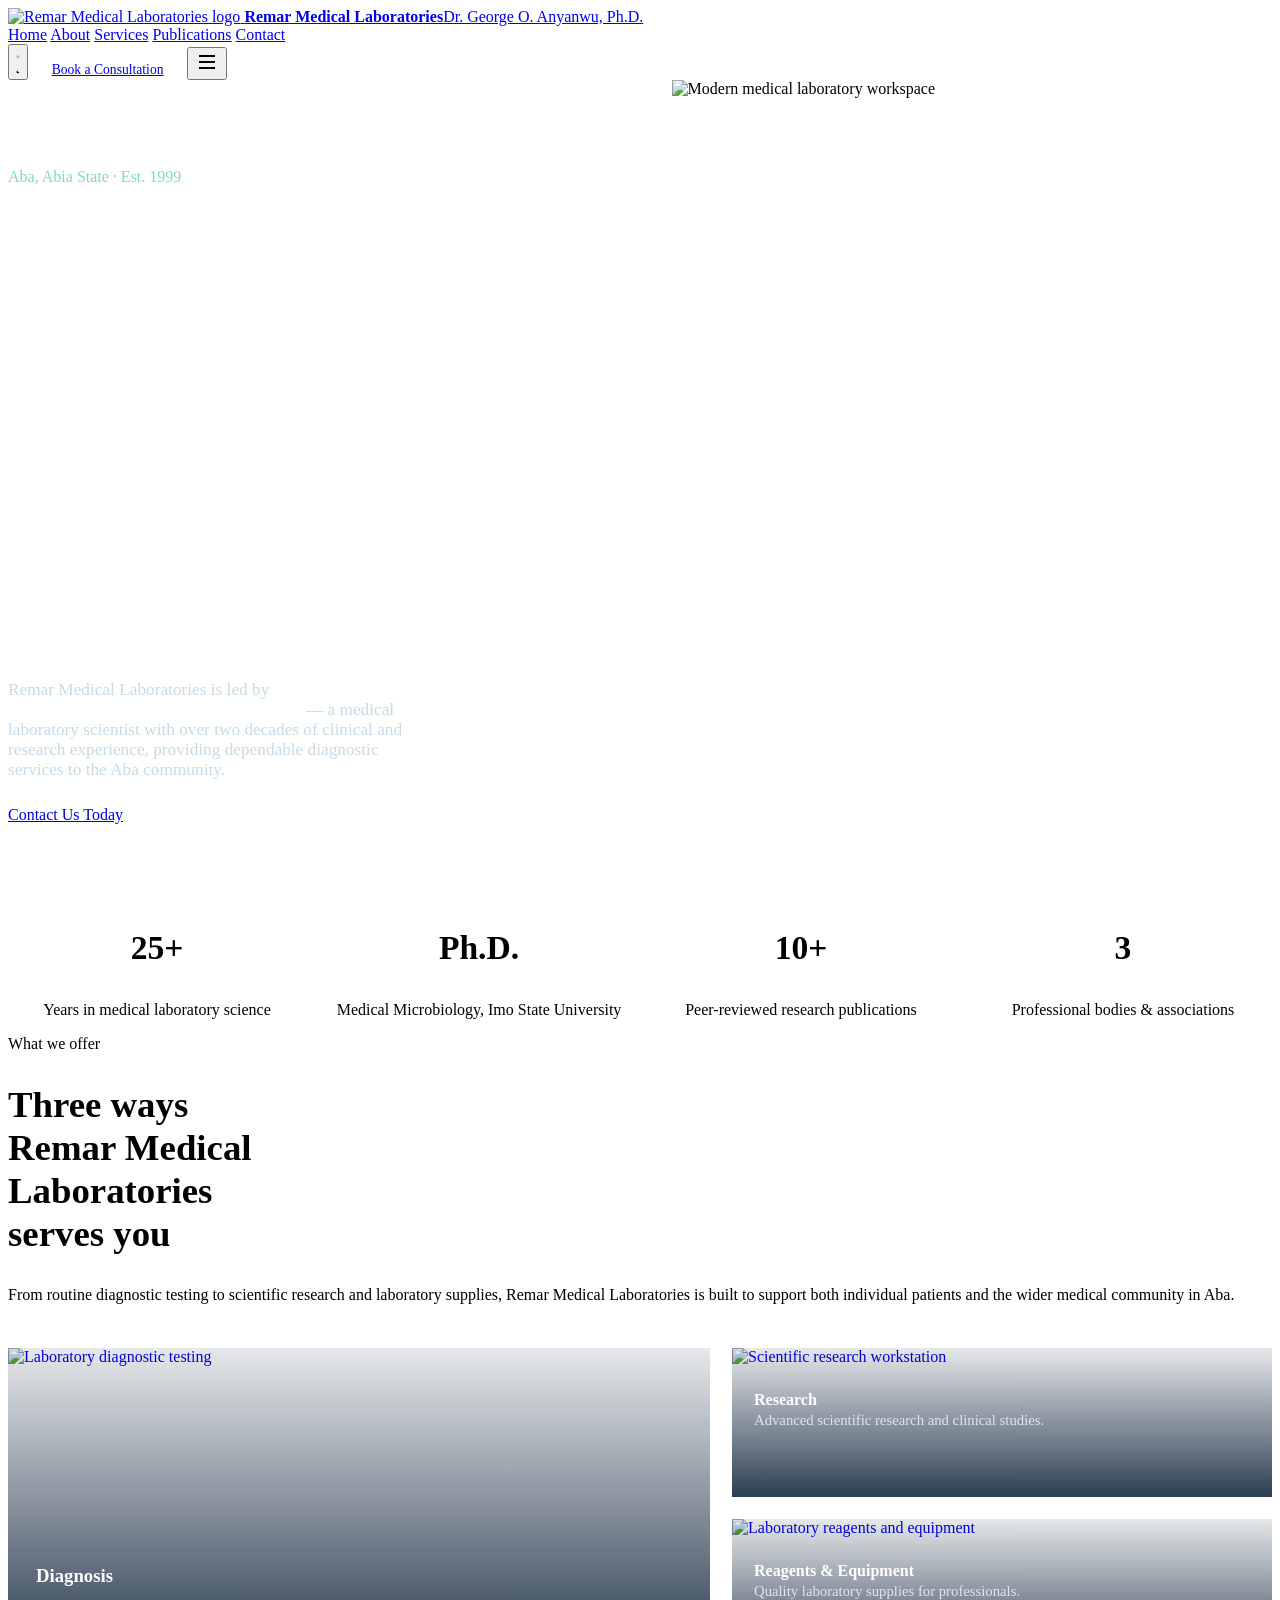
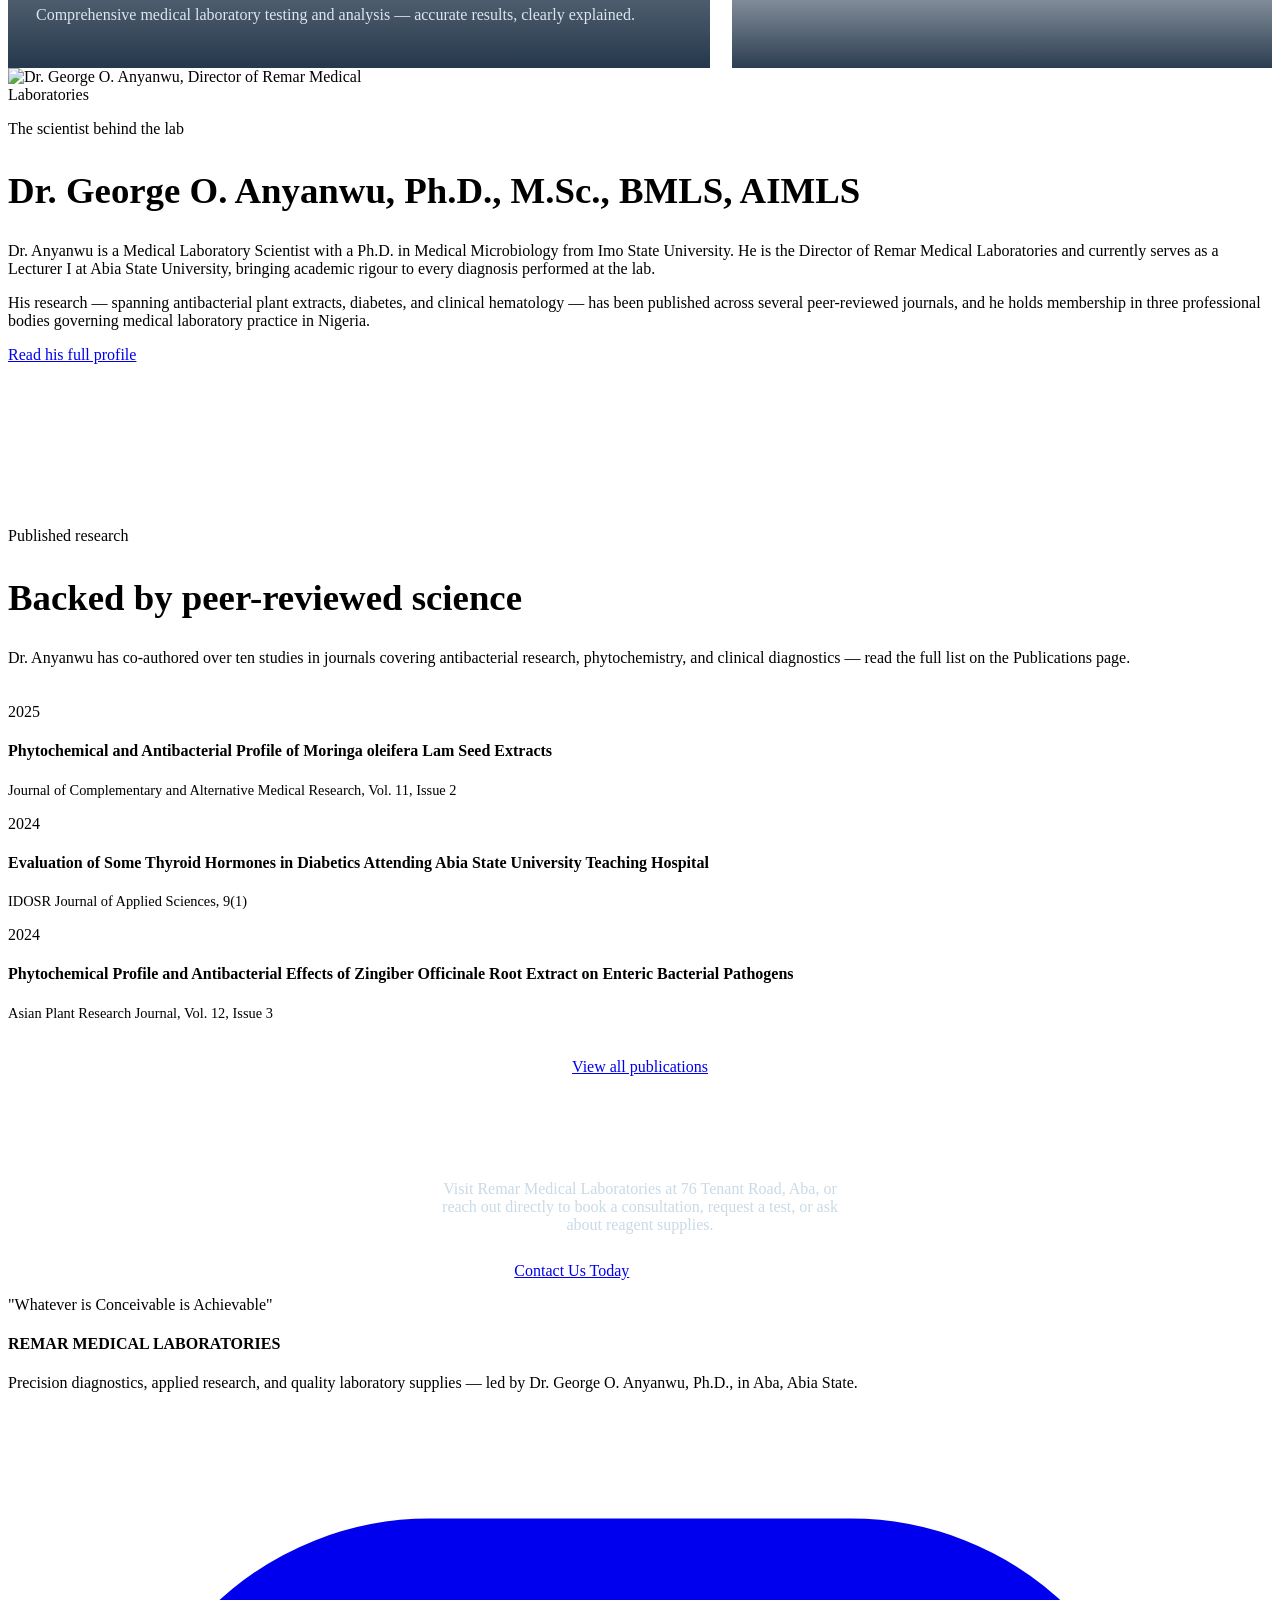
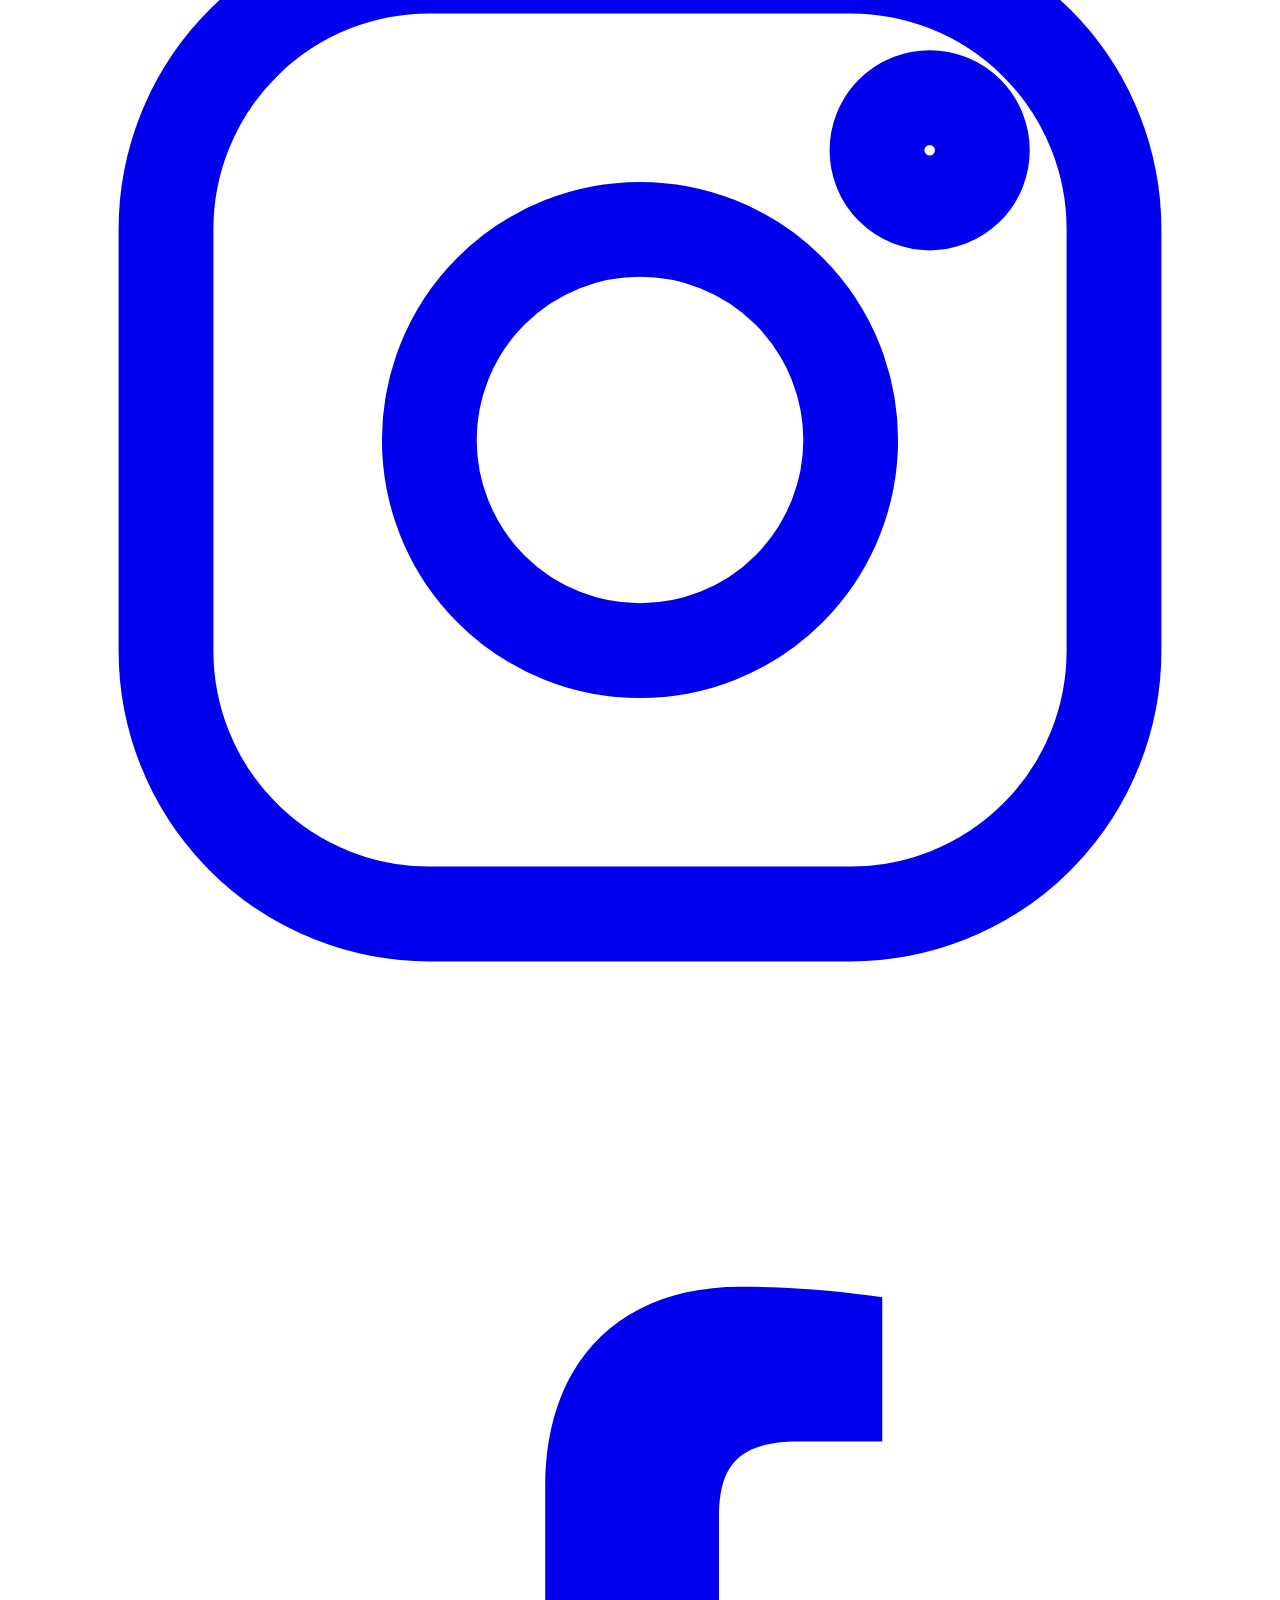
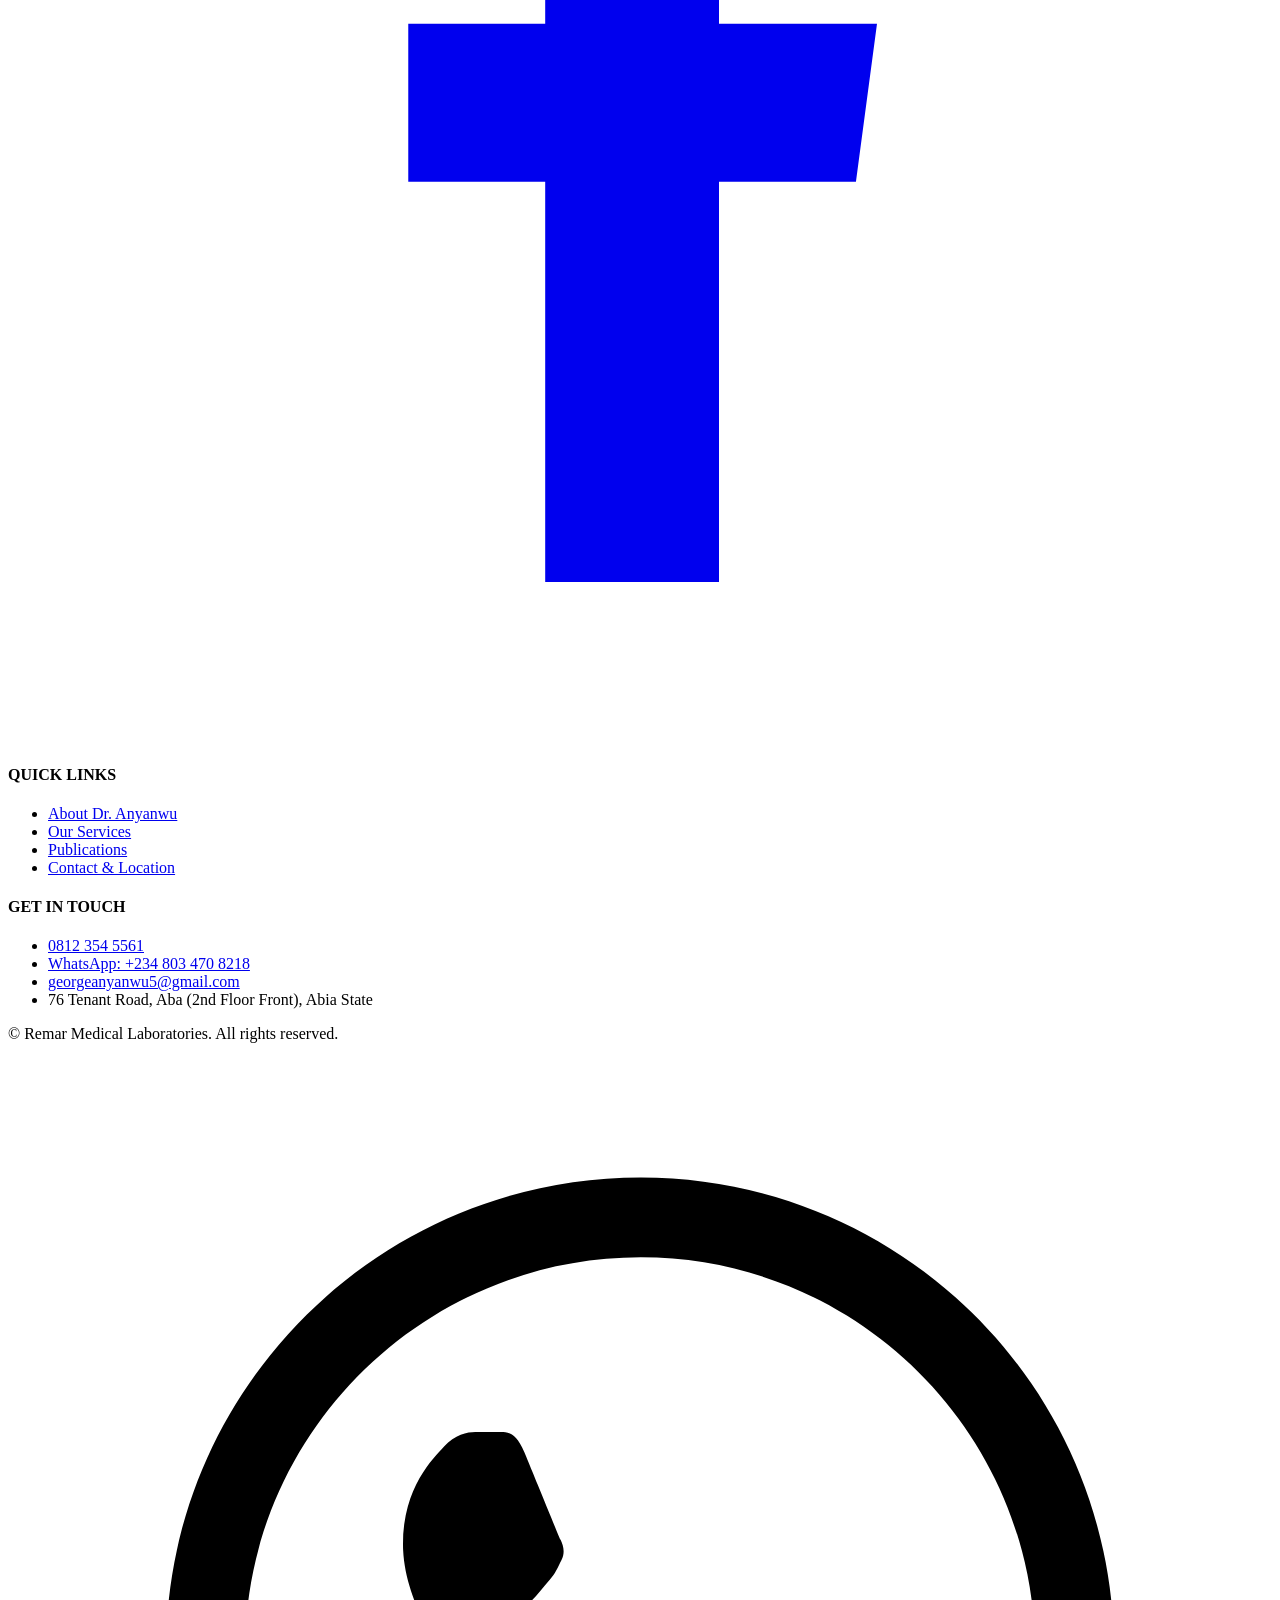
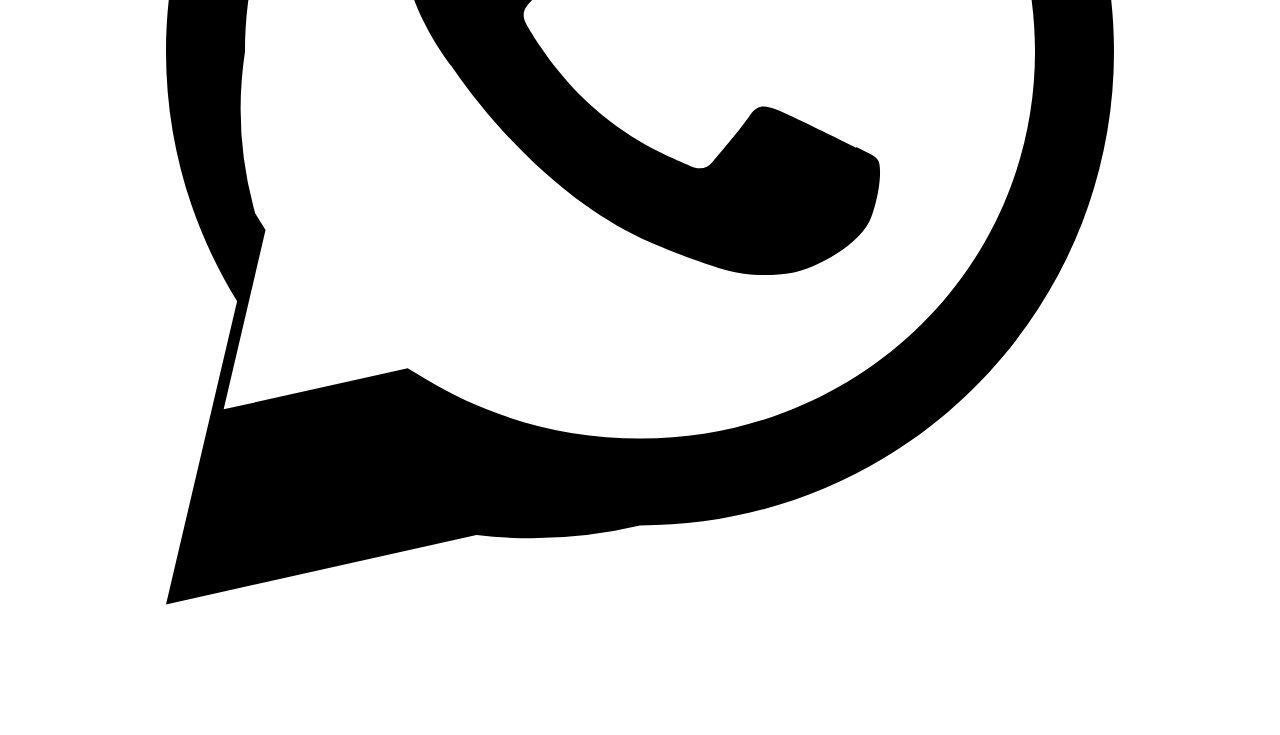
==== index.html @ ac0d250c "Add files via upload" ====
<!DOCTYPE html>
<html lang="en">
<head>
<meta charset="UTF-8">
<meta name="viewport" content="width=device-width, initial-scale=1.0">
<title>Remar Medical Laboratories | Dr. George O. Anyanwu, Ph.D. — Aba, Nigeria</title>
<meta name="description" content="Remar Medical Laboratories in Aba, Abia State — precision diagnostics, laboratory research, and reagent supply led by Dr. George O. Anyanwu, Ph.D., Medical Microbiology.">
<meta name="keywords" content="Medical Laboratory Scientist Aba, Remar Medical Laboratories, Dr. George Anyanwu, diagnostic laboratory Abia State">
<link rel="icon" href="images/logo.jpg">
<link rel="stylesheet" href="css/styles.css">
</head>
<body>

<header class="site-header">
  <div class="nav">
    <a href="index.html" class="brand">
      <span class="brand-mark"><img src="images/logo.jpg" alt="Remar Medical Laboratories logo"></span>
      <span class="brand-text"><strong>Remar Medical Laboratories</strong><span>Dr. George O. Anyanwu, Ph.D.</span></span>
    </a>
    <nav class="nav-links" aria-label="Primary">
      <a href="index.html">Home</a>
      <a href="about.html">About</a>
      <a href="services.html">Services</a>
      <a href="publications.html">Publications</a>
      <a href="contact.html">Contact</a>
    </nav>
    <div class="nav-actions">
      <button class="theme-toggle" aria-label="Toggle dark mode">
        <svg class="icon-sun" viewBox="0 0 24 24" fill="none" stroke="currentColor" stroke-width="2"><circle cx="12" cy="12" r="4"/><path d="M12 2v2M12 20v2M4.9 4.9l1.4 1.4M17.7 17.7l1.4 1.4M2 12h2M20 12h2M4.9 19.1l1.4-1.4M17.7 6.3l1.4-1.4"/></svg>
        <svg class="icon-moon" viewBox="0 0 24 24" fill="currentColor"><path d="M21 12.8A9 9 0 1111.2 3a7 7 0 009.8 9.8z"/></svg>
      </button>
      <a href="contact.html" class="btn btn-primary" style="padding:10px 20px;font-size:.85rem;">Book a Consultation</a>
      <button class="nav-toggle" aria-label="Toggle menu" aria-expanded="false">
        <svg viewBox="0 0 24 24" fill="none" stroke="currentColor" stroke-width="2" style="width:24px;height:24px;"><path d="M4 6h16M4 12h16M4 18h16"/></svg>
      </button>
    </div>
  </div>
</header>

<main>

  <!-- HERO -->
  <section style="background:var(--navy-deep);overflow:hidden;">
    <div class="wrap" style="display:grid;grid-template-columns:1.05fr .95fr;align-items:stretch;min-height:600px;">
      <div style="padding:72px 48px 72px 0;display:flex;flex-direction:column;justify-content:center;">
        <p class="eyebrow" style="color:#7fd8cd;">Aba, Abia State · Est. 1999</p>
        <h1 style="color:#fff;font-size:clamp(2.2rem,4.2vw,3.4rem);max-width:14ch;">Precision diagnostics. Applied research. Trusted expertise.</h1>
        <p style="color:#c9dae6;font-size:1.08rem;max-width:46ch;">Remar Medical Laboratories is led by <strong style="color:#fff;">Dr. George O. Anyanwu, Ph.D., M.Sc., BMLS, AIMLS</strong> — a medical laboratory scientist with over two decades of clinical and research experience, providing dependable diagnostic services to the Aba community.</p>
        <div style="display:flex;gap:14px;flex-wrap:wrap;margin-top:8px;">
          <a href="contact.html" class="btn btn-primary">Contact Us Today</a>
          <a href="services.html" class="btn btn-outline" style="color:#fff;">Explore Our Services</a>
        </div>
      </div>
      <div style="position:relative;">
        <img src="images/hero-lab.jpg" alt="Modern medical laboratory workspace" style="width:100%;height:100%;object-fit:cover;">
        <div style="position:absolute;inset:0;background:linear-gradient(90deg,var(--navy-deep) 0%,rgba(7,28,51,0) 20%);"></div>
      </div>
    </div>
  </section>

  <!-- QUICK STATS -->
  <section class="section--tight" style="border-bottom:1px solid var(--border);">
    <div class="wrap" style="display:grid;grid-template-columns:repeat(4,1fr);gap:24px;text-align:center;">
      <div>
        <h3 style="font-size:2.1rem;color:var(--teal);">25+</h3>
        <p style="margin:0;">Years in medical laboratory science</p>
      </div>
      <div>
        <h3 style="font-size:2.1rem;color:var(--teal);">Ph.D.</h3>
        <p style="margin:0;">Medical Microbiology, Imo State University</p>
      </div>
      <div>
        <h3 style="font-size:2.1rem;color:var(--teal);">10+</h3>
        <p style="margin:0;">Peer-reviewed research publications</p>
      </div>
      <div>
        <h3 style="font-size:2.1rem;color:var(--teal);">3</h3>
        <p style="margin:0;">Professional bodies &amp; associations</p>
      </div>
    </div>
  </section>

  <!-- SERVICES PREVIEW -->
  <section class="section">
    <div class="wrap">
      <p class="eyebrow">What we offer</p>
      <div class="grid-2" style="align-items:flex-end;margin-bottom:44px;">
        <h2 style="font-size:clamp(1.7rem,3vw,2.3rem);max-width:16ch;">Three ways Remar Medical Laboratories serves you</h2>
        <p>From routine diagnostic testing to scientific research and laboratory supplies, Remar Medical Laboratories is built to support both individual patients and the wider medical community in Aba.</p>
      </div>

      <div style="display:grid;grid-template-columns:1.3fr 1fr;gap:22px;">
        <a href="services.html#diagnosis" class="card" style="text-decoration:none;position:relative;overflow:hidden;min-height:320px;display:flex;align-items:flex-end;padding:0;">
          <img src="images/service-diagnosis.jpg" alt="Laboratory diagnostic testing" style="position:absolute;inset:0;width:100%;height:100%;object-fit:cover;">
          <div style="position:absolute;inset:0;background:linear-gradient(0deg,rgba(7,28,51,.88),rgba(7,28,51,.1));"></div>
          <div style="position:relative;padding:28px;color:#fff;">
            <h3 style="color:#fff;">Diagnosis</h3>
            <p style="color:#dbe6ef;">Comprehensive medical laboratory testing and analysis — accurate results, clearly explained.</p>
          </div>
        </a>

        <div style="display:grid;grid-template-rows:1fr 1fr;gap:22px;">
          <a href="services.html#research" class="card" style="text-decoration:none;position:relative;overflow:hidden;padding:0;">
            <img src="images/service-research.jpg" alt="Scientific research workstation" style="position:absolute;inset:0;width:100%;height:100%;object-fit:cover;">
            <div style="position:absolute;inset:0;background:linear-gradient(0deg,rgba(7,28,51,.85),rgba(7,28,51,.1));"></div>
            <div style="position:relative;padding:22px;color:#fff;">
              <h4 style="color:#fff;margin-bottom:.2em;">Research</h4>
              <p style="color:#dbe6ef;margin:0;font-size:.92rem;">Advanced scientific research and clinical studies.</p>
            </div>
          </a>
          <a href="services.html#reagents" class="card" style="text-decoration:none;position:relative;overflow:hidden;padding:0;">
            <img src="images/service-reagents.jpg" alt="Laboratory reagents and equipment" style="position:absolute;inset:0;width:100%;height:100%;object-fit:cover;">
            <div style="position:absolute;inset:0;background:linear-gradient(0deg,rgba(7,28,51,.85),rgba(7,28,51,.1));"></div>
            <div style="position:relative;padding:22px;color:#fff;">
              <h4 style="color:#fff;margin-bottom:.2em;">Reagents &amp; Equipment</h4>
              <p style="color:#dbe6ef;margin:0;font-size:.92rem;">Quality laboratory supplies for professionals.</p>
            </div>
          </a>
        </div>
      </div>
    </div>
  </section>

  <!-- ABOUT PREVIEW -->
  <section class="section section--alt">
    <div class="wrap grid-2">
      <div>
        <img src="images/dr-anyanwu.jpg" alt="Dr. George O. Anyanwu, Director of Remar Medical Laboratories" style="border-radius:var(--radius-l);width:100%;max-width:420px;object-fit:cover;aspect-ratio:3/4;box-shadow:var(--shadow);">
      </div>
      <div>
        <p class="eyebrow">The scientist behind the lab</p>
        <h2 style="font-size:clamp(1.7rem,3vw,2.3rem);">Dr. George O. Anyanwu, Ph.D., M.Sc., BMLS, AIMLS</h2>
        <p>Dr. Anyanwu is a Medical Laboratory Scientist with a Ph.D. in Medical Microbiology from Imo State University. He is the Director of Remar Medical Laboratories and currently serves as a Lecturer I at Abia State University, bringing academic rigour to every diagnosis performed at the lab.</p>
        <p>His research — spanning antibacterial plant extracts, diabetes, and clinical hematology — has been published across several peer-reviewed journals, and he holds membership in three professional bodies governing medical laboratory practice in Nigeria.</p>
        <a href="about.html" class="btn btn-ghost">Read his full profile</a>
      </div>
    </div>
  </section>

  <!-- MOTTO BAND -->
  <section style="background:var(--navy);padding:56px 0;text-align:center;">
    <p style="color:#fff;font-family:var(--font-head);font-size:clamp(1.3rem,2.6vw,1.9rem);font-weight:600;margin:0;">
      "Whatever is <span style="color:var(--red);">Conceivable</span> is Achievable."
    </p>
  </section>

  <!-- PUBLICATIONS PREVIEW -->
  <section class="section">
    <div class="wrap">
      <div class="grid-2" style="align-items:flex-end;margin-bottom:36px;">
        <div>
          <p class="eyebrow">Published research</p>
          <h2 style="font-size:clamp(1.7rem,3vw,2.3rem);">Backed by peer-reviewed science</h2>
        </div>
        <p>Dr. Anyanwu has co-authored over ten studies in journals covering antibacterial research, phytochemistry, and clinical diagnostics — read the full list on the Publications page.</p>
      </div>
      <div class="grid-3">
        <div class="card">
          <p class="eyebrow" style="margin-bottom:.4em;">2025</p>
          <h4>Phytochemical and Antibacterial Profile of Moringa oleifera Lam Seed Extracts</h4>
          <p style="font-size:.9rem;">Journal of Complementary and Alternative Medical Research, Vol. 11, Issue 2</p>
        </div>
        <div class="card">
          <p class="eyebrow" style="margin-bottom:.4em;">2024</p>
          <h4>Evaluation of Some Thyroid Hormones in Diabetics Attending Abia State University Teaching Hospital</h4>
          <p style="font-size:.9rem;">IDOSR Journal of Applied Sciences, 9(1)</p>
        </div>
        <div class="card">
          <p class="eyebrow" style="margin-bottom:.4em;">2024</p>
          <h4>Phytochemical Profile and Antibacterial Effects of Zingiber Officinale Root Extract on Enteric Bacterial Pathogens</h4>
          <p style="font-size:.9rem;">Asian Plant Research Journal, Vol. 12, Issue 3</p>
        </div>
      </div>
      <div style="text-align:center;margin-top:36px;">
        <a href="publications.html" class="btn btn-ghost">View all publications</a>
      </div>
    </div>
  </section>

  <!-- FINAL CTA -->
  <section class="section" style="background:var(--navy-deep);">
    <div class="wrap" style="text-align:center;">
      <h2 style="color:#fff;font-size:clamp(1.7rem,3vw,2.3rem);">Need accurate results you can trust?</h2>
      <p style="color:#c9dae6;max-width:52ch;margin:0 auto 28px;">Visit Remar Medical Laboratories at 76 Tenant Road, Aba, or reach out directly to book a consultation, request a test, or ask about reagent supplies.</p>
      <div style="display:flex;gap:14px;justify-content:center;flex-wrap:wrap;">
        <a href="contact.html" class="btn btn-primary">Contact Us Today</a>
        <a href="https://wa.me/2348034708218" target="_blank" rel="noopener" class="btn btn-outline" style="color:#fff;">Chat on WhatsApp</a>
      </div>
    </div>
  </section>

</main>

<footer class="site-footer">
  <p class="footer-motto">"Whatever is <span>Conceivable</span> is Achievable"</p>
  <div class="footer-grid">
    <div>
      <h4>REMAR MEDICAL LABORATORIES</h4>
      <p>Precision diagnostics, applied research, and quality laboratory supplies — led by Dr. George O. Anyanwu, Ph.D., in Aba, Abia State.</p>
      <div class="footer-social">
        <a href="https://www.instagram.com/george.anyanwu.336" target="_blank" rel="noopener" aria-label="Instagram">
          <svg viewBox="0 0 24 24" fill="none" stroke="currentColor" stroke-width="1.8"><rect x="3" y="3" width="18" height="18" rx="5"/><circle cx="12" cy="12" r="4"/><circle cx="17.5" cy="6.5" r="1"/></svg>
        </a>
        <a href="https://www.facebook.com/share/1DcsQZ3HJG/" target="_blank" rel="noopener" aria-label="Facebook">
          <svg viewBox="0 0 24 24" fill="currentColor"><path d="M13.5 21v-7.6h2.6l.4-3h-3V8.4c0-.87.24-1.46 1.5-1.46h1.6V4.2C15.9 4.1 15 4 13.9 4c-2.2 0-3.7 1.34-3.7 3.8v2.6H7.6v3h2.6V21h3.3z"/></svg>
        </a>
      </div>
    </div>
    <div>
      <h4>QUICK LINKS</h4>
      <ul>
        <li><a href="about.html">About Dr. Anyanwu</a></li>
        <li><a href="services.html">Our Services</a></li>
        <li><a href="publications.html">Publications</a></li>
        <li><a href="contact.html">Contact &amp; Location</a></li>
      </ul>
    </div>
    <div>
      <h4>GET IN TOUCH</h4>
      <ul>
        <li><a href="tel:+2348123545561">0812 354 5561</a></li>
        <li><a href="https://wa.me/2348034708218" target="_blank" rel="noopener">WhatsApp: +234 803 470 8218</a></li>
        <li><a href="mailto:georgeanyanwu5@gmail.com">georgeanyanwu5@gmail.com</a></li>
        <li>76 Tenant Road, Aba (2nd Floor Front), Abia State</li>
      </ul>
    </div>
  </div>
  <p class="footer-bottom">© <span data-current-year></span> Remar Medical Laboratories. All rights reserved.</p>
</footer>

<a class="wa-float" href="https://wa.me/2348034708218" target="_blank" rel="noopener" aria-label="Chat on WhatsApp">
  <svg viewBox="0 0 32 32"><path d="M16.02 3C9.4 3 4 8.36 4 15c0 2.32.66 4.48 1.8 6.32L4 29l7.86-1.76A11.9 11.9 0 0016 27c6.62 0 12-5.36 12-12S22.64 3 16.02 3zm0 21.8c-2.02 0-3.9-.56-5.5-1.54l-.4-.24-4.66 1.04 1.06-4.54-.26-.42A9.7 9.7 0 016 15c0-5.5 4.5-9.98 10.02-9.98 5.5 0 9.98 4.48 9.98 9.98s-4.48 9.8-9.98 9.8zm5.46-7.36c-.3-.15-1.76-.87-2.03-.97-.27-.1-.47-.15-.67.15-.2.3-.77.97-.94 1.17-.17.2-.35.22-.65.07-.3-.15-1.26-.46-2.4-1.47-.89-.79-1.49-1.77-1.66-2.07-.17-.3-.02-.46.13-.61.14-.14.3-.35.45-.52.15-.17.2-.3.3-.5.1-.2.05-.37-.02-.52-.07-.15-.67-1.62-.92-2.22-.24-.58-.49-.5-.67-.51h-.57c-.2 0-.52.07-.79.37-.27.3-1.04 1.02-1.04 2.48 0 1.46 1.07 2.87 1.22 3.07.15.2 2.1 3.2 5.08 4.49.71.31 1.26.49 1.69.63.71.23 1.36.2 1.87.12.57-.09 1.76-.72 2-1.42.25-.7.25-1.3.17-1.42-.07-.13-.27-.2-.57-.35z"/></svg>
</a>

<script src="js/main.js"></script>
</body>
</html>
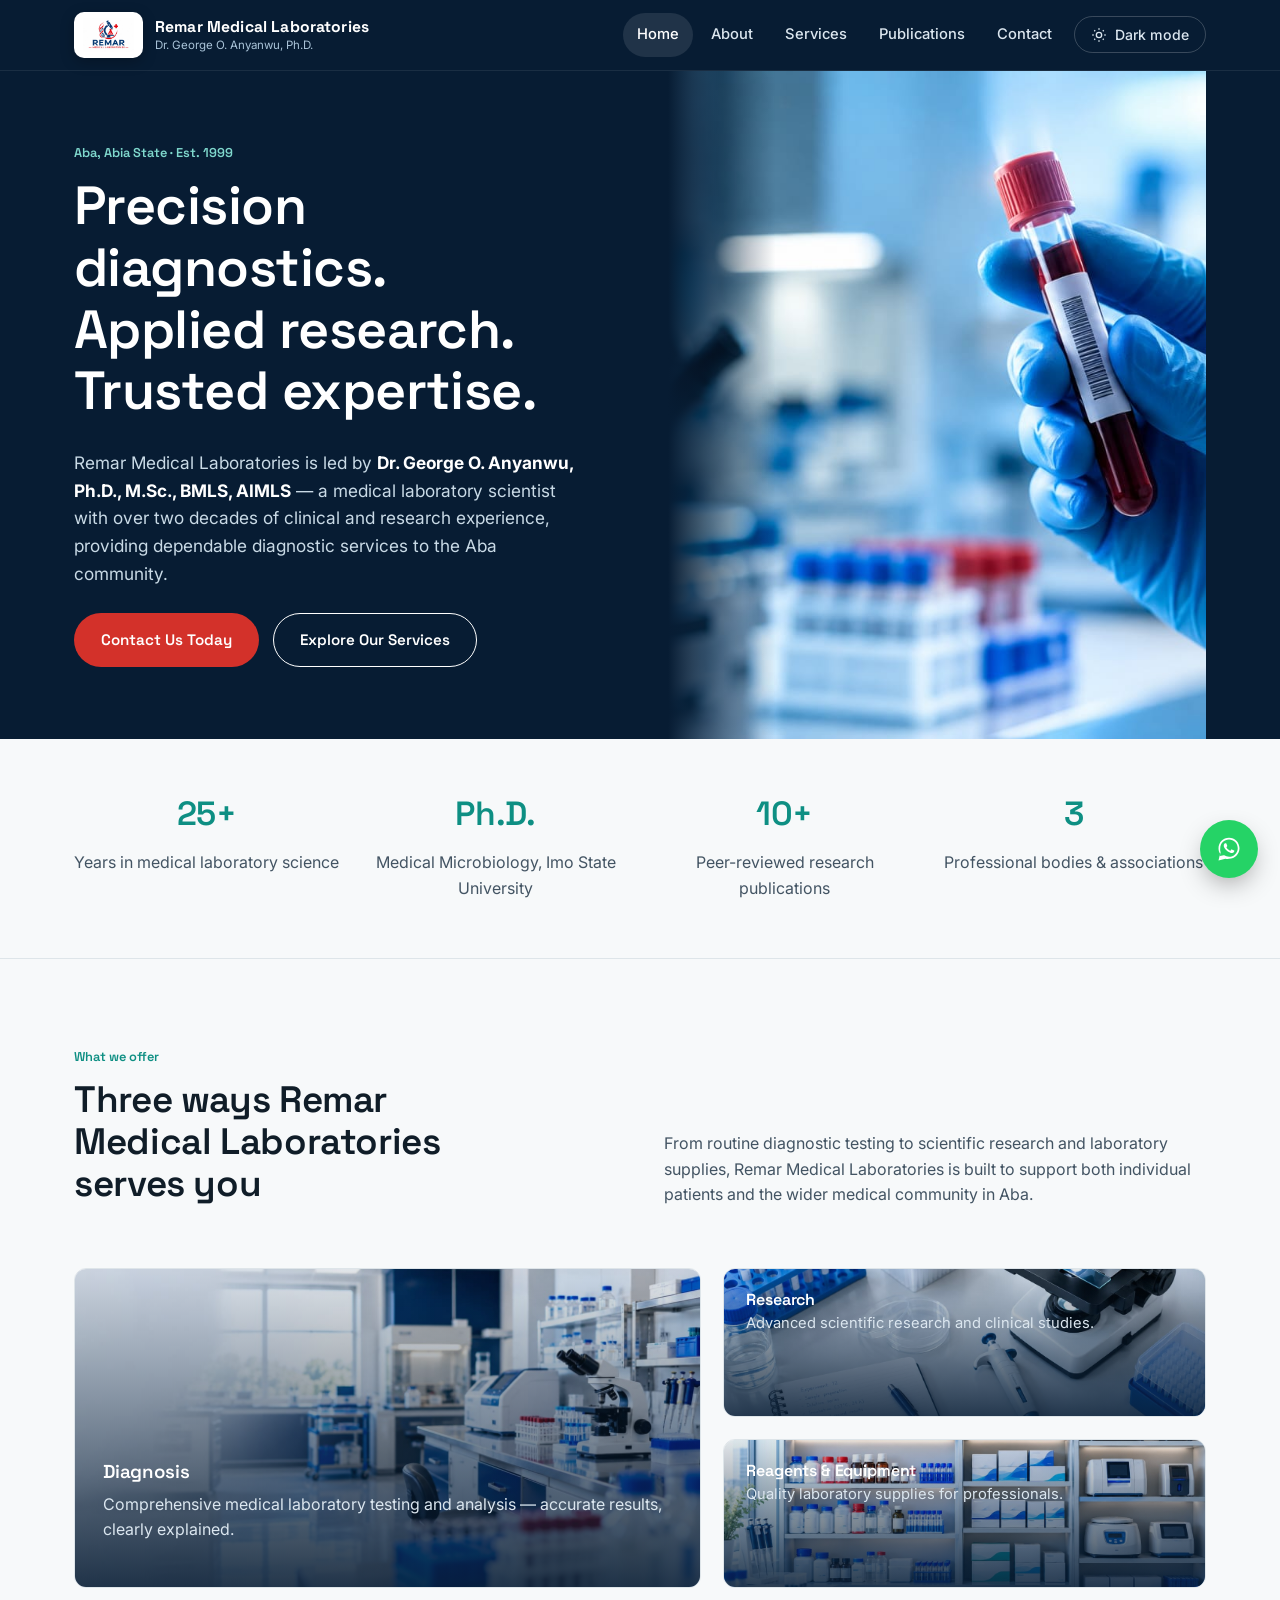
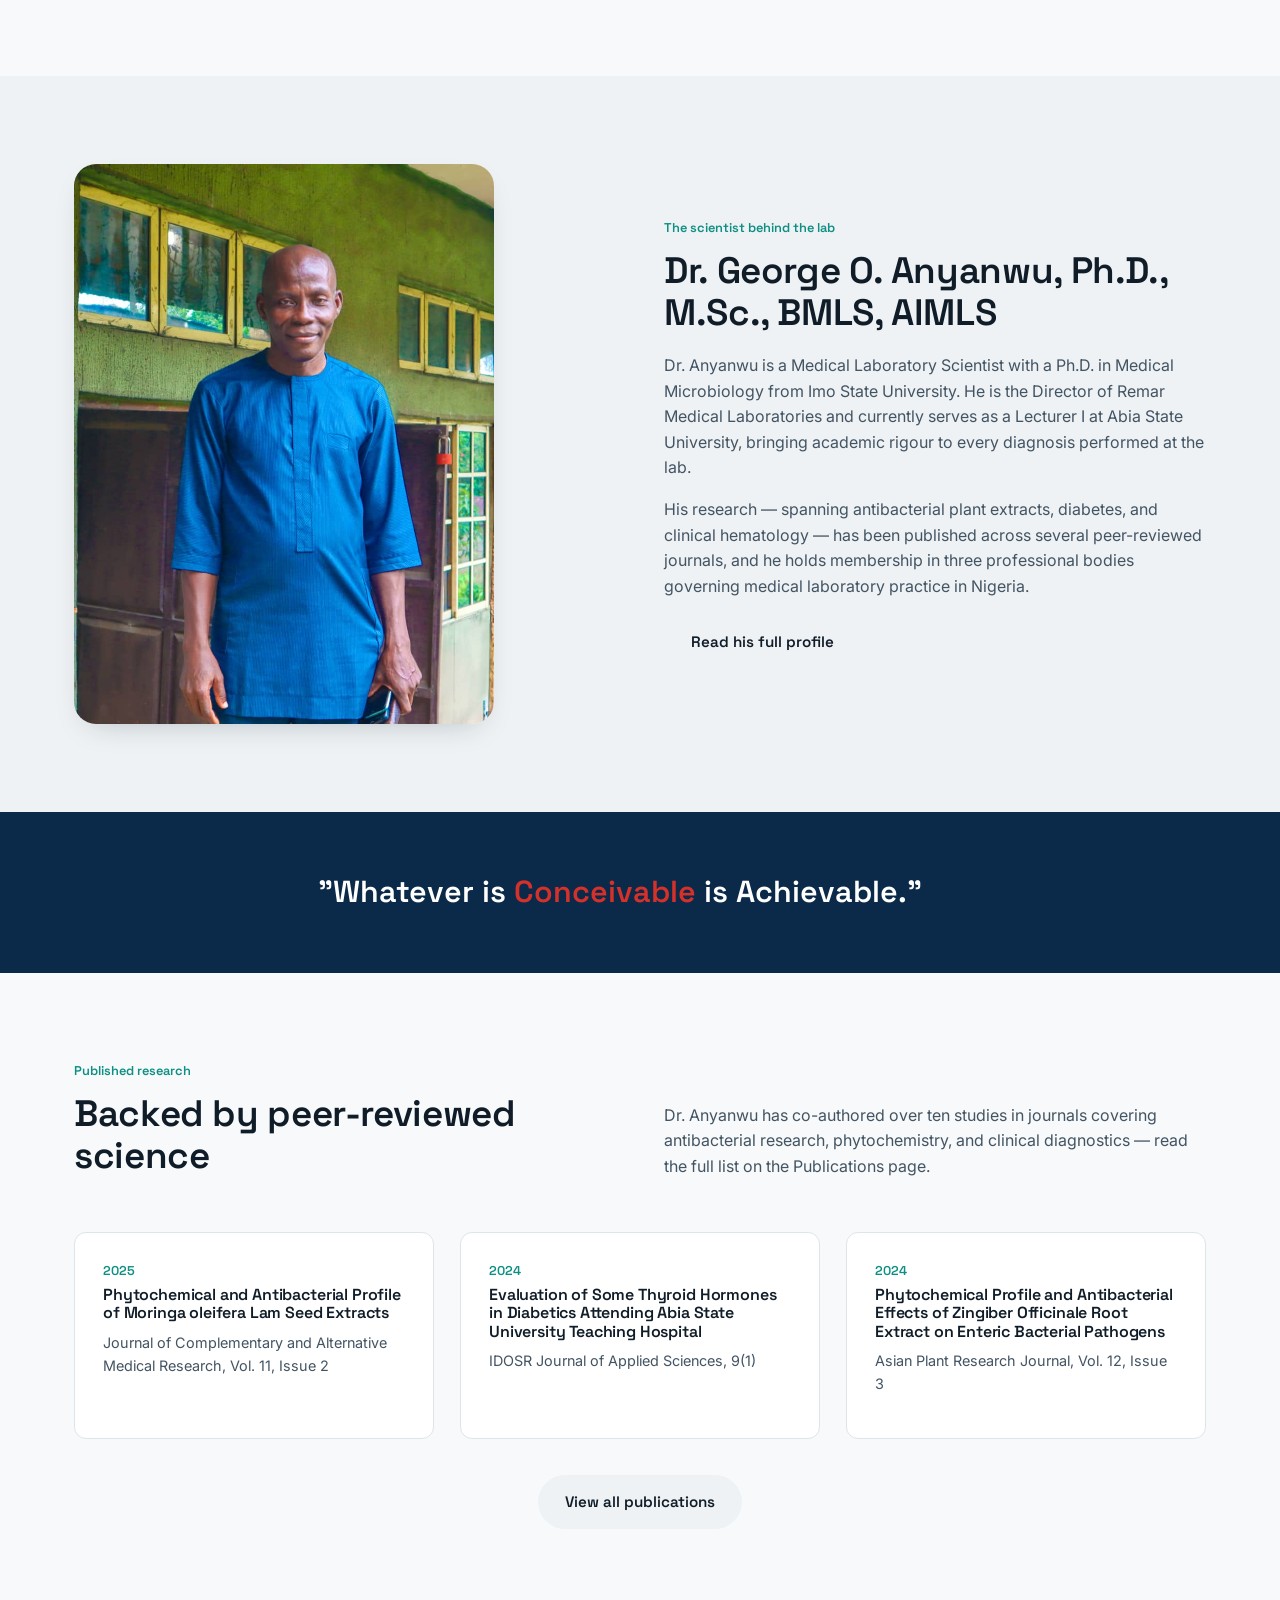
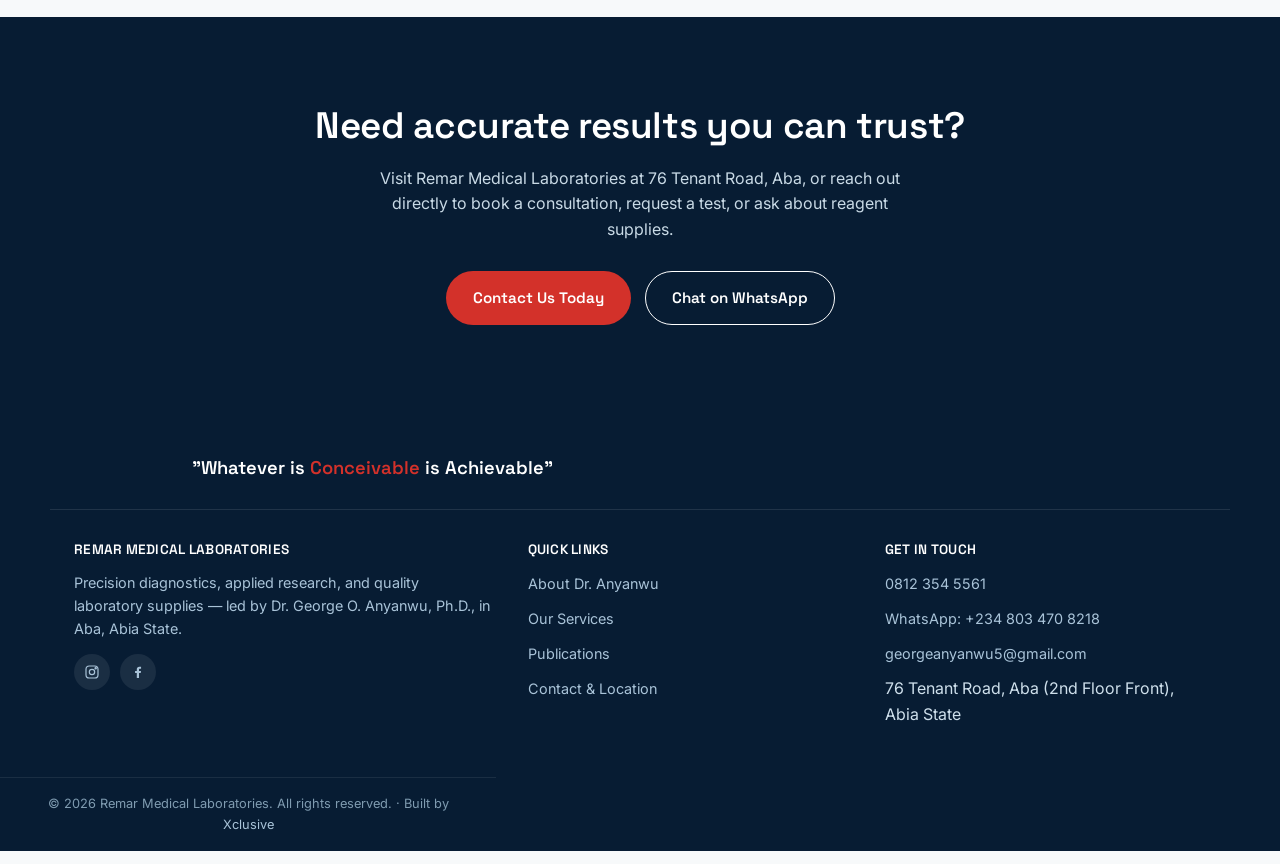
==== commit 5207d38b: "Add files via upload" ====
--- a/index.html
+++ b/index.html
@@ -23,17 +23,15 @@
       <a href="services.html">Services</a>
       <a href="publications.html">Publications</a>
       <a href="contact.html">Contact</a>
-    </nav>
-    <div class="nav-actions">
       <button class="theme-toggle" aria-label="Toggle dark mode">
         <svg class="icon-sun" viewBox="0 0 24 24" fill="none" stroke="currentColor" stroke-width="2"><circle cx="12" cy="12" r="4"/><path d="M12 2v2M12 20v2M4.9 4.9l1.4 1.4M17.7 17.7l1.4 1.4M2 12h2M20 12h2M4.9 19.1l1.4-1.4M17.7 6.3l1.4-1.4"/></svg>
         <svg class="icon-moon" viewBox="0 0 24 24" fill="currentColor"><path d="M21 12.8A9 9 0 1111.2 3a7 7 0 009.8 9.8z"/></svg>
+        <span class="toggle-label"></span>
       </button>
-      <a href="contact.html" class="btn btn-primary" style="padding:10px 20px;font-size:.85rem;">Book a Consultation</a>
-      <button class="nav-toggle" aria-label="Toggle menu" aria-expanded="false">
-        <svg viewBox="0 0 24 24" fill="none" stroke="currentColor" stroke-width="2" style="width:24px;height:24px;"><path d="M4 6h16M4 12h16M4 18h16"/></svg>
-      </button>
-    </div>
+    </nav>
+    <button class="nav-toggle" aria-label="Toggle menu" aria-expanded="false">
+      <svg viewBox="0 0 24 24" fill="none" stroke="currentColor" stroke-width="2" style="width:24px;height:24px;"><path d="M4 6h16M4 12h16M4 18h16"/></svg>
+    </button>
   </div>
 </header>
 
@@ -41,8 +39,8 @@
 
   <!-- HERO -->
   <section style="background:var(--navy-deep);overflow:hidden;">
-    <div class="wrap" style="display:grid;grid-template-columns:1.05fr .95fr;align-items:stretch;min-height:600px;">
-      <div style="padding:72px 48px 72px 0;display:flex;flex-direction:column;justify-content:center;">
+    <div class="wrap hero-split">
+      <div class="hero-text">
         <p class="eyebrow" style="color:#7fd8cd;">Aba, Abia State · Est. 1999</p>
         <h1 style="color:#fff;font-size:clamp(2.2rem,4.2vw,3.4rem);max-width:14ch;">Precision diagnostics. Applied research. Trusted expertise.</h1>
         <p style="color:#c9dae6;font-size:1.08rem;max-width:46ch;">Remar Medical Laboratories is led by <strong style="color:#fff;">Dr. George O. Anyanwu, Ph.D., M.Sc., BMLS, AIMLS</strong> — a medical laboratory scientist with over two decades of clinical and research experience, providing dependable diagnostic services to the Aba community.</p>
@@ -51,9 +49,9 @@
           <a href="services.html" class="btn btn-outline" style="color:#fff;">Explore Our Services</a>
         </div>
       </div>
-      <div style="position:relative;">
-        <img src="images/hero-lab.jpg" alt="Modern medical laboratory workspace" style="width:100%;height:100%;object-fit:cover;">
-        <div style="position:absolute;inset:0;background:linear-gradient(90deg,var(--navy-deep) 0%,rgba(7,28,51,0) 20%);"></div>
+      <div class="hero-media">
+        <img src="images/hero-lab.jpg" alt="Modern medical laboratory workspace">
+        <div class="hero-fade"></div>
       </div>
     </div>
   </section>
@@ -225,7 +223,7 @@
       </ul>
     </div>
   </div>
-  <p class="footer-bottom">© <span data-current-year></span> Remar Medical Laboratories. All rights reserved.</p>
+  <p class="footer-bottom">© <span data-current-year></span> Remar Medical Laboratories. All rights reserved. · Built by <a href="https://github.com/Xclusive" target="_blank" rel="noopener" style="color:#a9c3d8;">Xclusive</a></p>
 </footer>
 
 <a class="wa-float" href="https://wa.me/2348034708218" target="_blank" rel="noopener" aria-label="Chat on WhatsApp">
--- a/css/styles.css
+++ b/css/styles.css
@@ -0,0 +1,268 @@
+/* ============================================================
+   REMAR MEDICAL LABORATORIES — Design System
+   Fonts: Space Grotesk (headings) / Inter (body)
+   ============================================================ */
+
+@import url('https://fonts.googleapis.com/css2?family=Space+Grotesk:wght@500;600;700&family=Inter:wght@400;500;600;700&display=swap');
+
+:root{
+  /* ---- Brand palette (light mode) ---- */
+  --navy: #0b2a4a;
+  --navy-deep: #071c33;
+  --navy-soft: #123a63;
+  --teal: #0e8f83;
+  --teal-deep: #0a6e65;
+  --red: #d3312a;
+  --red-deep: #ad231d;
+
+  --bg: #f7f9fa;
+  --surface: #ffffff;
+  --surface-alt: #eef2f4;
+  --ink: #101d28;
+  --ink-soft: #435463;
+  --border: #dee5e9;
+
+  --shadow: 0 12px 32px -16px rgba(7,28,51,0.28);
+  --radius-s: 6px;
+  --radius-m: 12px;
+  --radius-l: 22px;
+
+  --font-head: "Space Grotesk", "Inter", sans-serif;
+  --font-body: "Inter", sans-serif;
+
+  --max-w: 1180px;
+  color-scheme: light;
+}
+
+html[data-theme="dark"]{
+  --bg: #071522;
+  --surface: #0c2033;
+  --surface-alt: #0f2940;
+  --ink: #e9eff3;
+  --ink-soft: #a9bbc7;
+  --border: #1c3850;
+  --navy: #123a63;
+  --navy-deep: #071c33;
+  --navy-soft: #1a4a7d;
+  --shadow: 0 12px 36px -14px rgba(0,0,0,0.55);
+  color-scheme: dark;
+}
+
+*,*::before,*::after{box-sizing:border-box;}
+html{scroll-behavior:smooth;}
+body{
+  margin:0;
+  background:var(--bg);
+  color:var(--ink);
+  font-family:var(--font-body);
+  font-size:16px;
+  line-height:1.6;
+  -webkit-font-smoothing:antialiased;
+  transition:background .25s ease, color .25s ease;
+}
+img{max-width:100%;display:block;}
+a{color:inherit;text-decoration:none;}
+ul{margin:0;padding:0;list-style:none;}
+h1,h2,h3,h4{
+  font-family:var(--font-head);
+  color:var(--ink);
+  margin:0 0 .5em;
+  line-height:1.15;
+  font-weight:600;
+  letter-spacing:-0.01em;
+}
+p{margin:0 0 1em;color:var(--ink-soft);max-width:62ch;}
+:focus-visible{outline:3px solid var(--teal);outline-offset:3px;}
+
+@media (prefers-reduced-motion: reduce){
+  *{animation-duration:0.001ms !important;animation-iteration-count:1 !important;transition-duration:0.001ms !important;scroll-behavior:auto !important;}
+}
+
+.wrap{max-width:var(--max-w);margin:0 auto;padding:0 24px;}
+.section{padding:88px 0;}
+.section--tight{padding:56px 0;}
+.section--alt{background:var(--surface-alt);}
+
+.eyebrow{
+  font-family:var(--font-head);
+  font-size:.8rem;
+  font-weight:600;
+  color:var(--teal);
+  margin-bottom:.9em;
+}
+
+.btn{
+  display:inline-flex;
+  align-items:center;
+  gap:.5em;
+  padding:14px 26px;
+  border-radius:999px;
+  font-family:var(--font-head);
+  font-weight:600;
+  font-size:.95rem;
+  border:1px solid transparent;
+  cursor:pointer;
+  transition:transform .15s ease, box-shadow .15s ease, background .2s ease, color .2s ease;
+}
+.btn:hover{transform:translateY(-2px);}
+.btn-primary{background:var(--red);color:#fff;}
+.btn-primary:hover{background:var(--red-deep);box-shadow:0 10px 24px -10px rgba(211,49,42,.55);}
+.btn-outline{border-color:currentColor;color:var(--surface);}
+.btn-outline:hover{background:rgba(255,255,255,.12);}
+.btn-ghost{background:var(--surface-alt);color:var(--ink);}
+.btn-ghost:hover{background:var(--border);}
+
+/* ---------------- Header ---------------- */
+.site-header{
+  position:sticky;top:0;z-index:100;
+  background:var(--navy-deep);
+  border-bottom:1px solid rgba(255,255,255,.08);
+}
+.nav{
+  max-width:var(--max-w);margin:0 auto;padding:12px 24px;
+  display:flex;align-items:center;justify-content:space-between;gap:20px;
+}
+.brand{display:flex;align-items:center;gap:12px;}
+.brand-mark{
+  background:#fff;border-radius:10px;padding:6px 9px;flex-shrink:0;
+  display:flex;align-items:center;box-shadow:0 4px 14px rgba(0,0,0,.25);
+}
+.brand-mark img{height:34px;width:auto;display:block;}
+.brand-text{line-height:1.22;min-width:0;}
+.brand-text strong{
+  display:block;font-family:var(--font-head);color:#fff;font-size:.98rem;letter-spacing:.01em;
+  white-space:nowrap;
+}
+.brand-text span{display:block;color:#a9c3d8;font-size:.72rem;white-space:nowrap;}
+
+.nav-links{display:flex;align-items:center;gap:4px;}
+.nav-links a{
+  color:#dbe6ef;font-size:.92rem;font-weight:500;padding:10px 14px;border-radius:999px;
+  transition:background .2s ease,color .2s ease;
+}
+.nav-links a:hover,.nav-links a.active{background:rgba(255,255,255,.1);color:#fff;}
+
+/* Theme toggle now lives inside the nav-links group (inline on desktop, in the dropdown on mobile) */
+.theme-toggle{
+  display:flex;align-items:center;gap:8px;
+  border:1px solid rgba(255,255,255,.2);background:transparent;color:#dbe6ef;
+  border-radius:999px;padding:9px 16px;font-family:var(--font-body);font-size:.88rem;font-weight:500;
+  cursor:pointer;transition:background .2s ease;margin-left:4px;
+}
+.theme-toggle:hover{background:rgba(255,255,255,.12);}
+.theme-toggle svg{width:16px;height:16px;flex-shrink:0;}
+.icon-moon{display:none;}
+html[data-theme="dark"] .icon-sun{display:none;}
+html[data-theme="dark"] .icon-moon{display:block;}
+.theme-toggle .toggle-label::after{content:"Dark mode";}
+html[data-theme="dark"] .theme-toggle .toggle-label::after{content:"Light mode";}
+
+.nav-actions{display:flex;align-items:center;gap:10px;}
+.nav-toggle{
+  display:none;background:none;border:none;color:#fff;width:40px;height:40px;cursor:pointer;flex-shrink:0;
+}
+
+/* ---------------- Footer ---------------- */
+.site-footer{background:var(--navy-deep);color:#cfe0ec;margin-top:0;}
+.footer-motto{
+  text-align:center;padding:40px 24px 8px;
+  font-family:var(--font-head);font-size:1.15rem;color:#fff;font-weight:600;
+}
+.footer-motto span{color:var(--red);}
+.footer-grid{
+  max-width:var(--max-w);margin:0 auto;padding:32px 24px 40px;
+  display:grid;grid-template-columns:1.3fr 1fr 1fr;gap:36px;
+  border-top:1px solid rgba(255,255,255,.1);
+}
+.footer-grid h4{color:#fff;font-size:.85rem;letter-spacing:.02em;margin-bottom:1em;}
+.footer-grid p, .footer-grid a{color:#a9c3d8;font-size:.9rem;}
+.footer-grid ul li{margin-bottom:.6em;}
+.footer-grid a:hover{color:#fff;}
+.footer-social{display:flex;gap:10px;margin-top:14px;}
+.footer-social a{
+  width:36px;height:36px;border-radius:50%;background:rgba(255,255,255,.08);
+  display:flex;align-items:center;justify-content:center;transition:background .2s ease;
+}
+.footer-social a:hover{background:var(--teal);}
+.footer-social svg{width:16px;height:16px;}
+.footer-bottom{
+  text-align:center;padding:16px 24px;font-size:.8rem;color:#7f9bb0;
+  border-top:1px solid rgba(255,255,255,.08);
+}
+
+/* ---------------- WhatsApp floating button ---------------- */
+.wa-float{
+  position:fixed;right:22px;bottom:22px;z-index:200;
+  width:58px;height:58px;border-radius:50%;
+  background:#25D366;display:flex;align-items:center;justify-content:center;
+  box-shadow:0 10px 28px -8px rgba(0,0,0,.45);
+  transition:transform .15s ease;
+}
+.wa-float:hover{transform:scale(1.08);}
+.wa-float svg{width:28px;height:28px;fill:#fff;}
+
+/* ---------------- Page hero (interior pages) ---------------- */
+.page-hero{
+  background:linear-gradient(120deg,var(--navy-deep),var(--navy));
+  color:#fff;padding:64px 0 72px;
+}
+.page-hero .eyebrow{color:#7fd8cd;}
+.page-hero h1{color:#fff;font-size:clamp(2rem,4vw,2.8rem);}
+.page-hero p{color:#cddce6;max-width:56ch;}
+.breadcrumb{font-size:.85rem;color:#8fb0c7;margin-bottom:18px;}
+.breadcrumb a:hover{color:#fff;}
+
+/* ---------------- Utility grids ---------------- */
+.grid-2{display:grid;grid-template-columns:1fr 1fr;gap:48px;align-items:center;}
+.grid-3{display:grid;grid-template-columns:repeat(3,1fr);gap:26px;}
+
+/* ---------------- Hero split (home page) ---------------- */
+.hero-split{display:grid;grid-template-columns:1.05fr .95fr;align-items:stretch;min-height:600px;}
+.hero-split .hero-text{padding:72px 48px 72px 0;display:flex;flex-direction:column;justify-content:center;gap:0;}
+.hero-split .hero-media{position:relative;min-height:100%;overflow:hidden;}
+.hero-split .hero-media img{width:100%;height:100%;object-fit:cover;display:block;}
+.hero-split .hero-media .hero-fade{position:absolute;inset:0;background:linear-gradient(90deg,var(--navy-deep) 0%,rgba(7,28,51,0) 20%);}
+
+/* ---------------- Two-column stack (contact page etc.) ---------------- */
+.stack-2{display:grid;grid-template-columns:.85fr 1.15fr;gap:32px;align-items:start;}
+
+@media (max-width: 900px){
+  .hero-split{grid-template-columns:1fr;min-height:auto;}
+  .hero-split .hero-text{padding:48px 0 36px;}
+  .hero-split .hero-media{height:260px;}
+  .hero-split .hero-media .hero-fade{background:linear-gradient(0deg,var(--navy-deep) 0%,rgba(7,28,51,0) 30%);}
+  .stack-2{grid-template-columns:1fr;gap:32px;}
+}
+
+/* ---------------- Cards ---------------- */
+.card{
+  background:var(--surface);border:1px solid var(--border);border-radius:var(--radius-m);
+  padding:28px;
+}
+
+/* Responsive */
+@media (max-width: 900px){
+  .grid-2{grid-template-columns:1fr;gap:32px;}
+  .grid-3{grid-template-columns:1fr;}
+  .footer-grid{grid-template-columns:1fr;gap:26px;}
+  .nav-links{
+    position:fixed;top:64px;left:0;right:0;bottom:0;
+    background:var(--navy-deep);flex-direction:column;align-items:stretch;
+    padding:18px;gap:2px;transform:translateY(-8px);opacity:0;pointer-events:none;
+    transition:opacity .2s ease, transform .2s ease;
+  }
+  .nav-links.open{opacity:1;pointer-events:auto;transform:translateY(0);}
+  .nav-links a{padding:14px 16px;border-bottom:1px solid rgba(255,255,255,.06);}
+  .nav-links .theme-toggle{
+    width:100%;justify-content:flex-start;margin:10px 0 0;border-radius:8px;padding:14px 16px;
+  }
+  .nav-toggle{display:flex;align-items:center;justify-content:center;}
+  .section{padding:64px 0;}
+}
+
+@media (max-width: 420px){
+  .brand-text span{display:none;}
+  .brand-mark img{height:28px;}
+  .brand-mark{padding:5px 7px;}
+  .brand-text strong{font-size:.88rem;}
+}
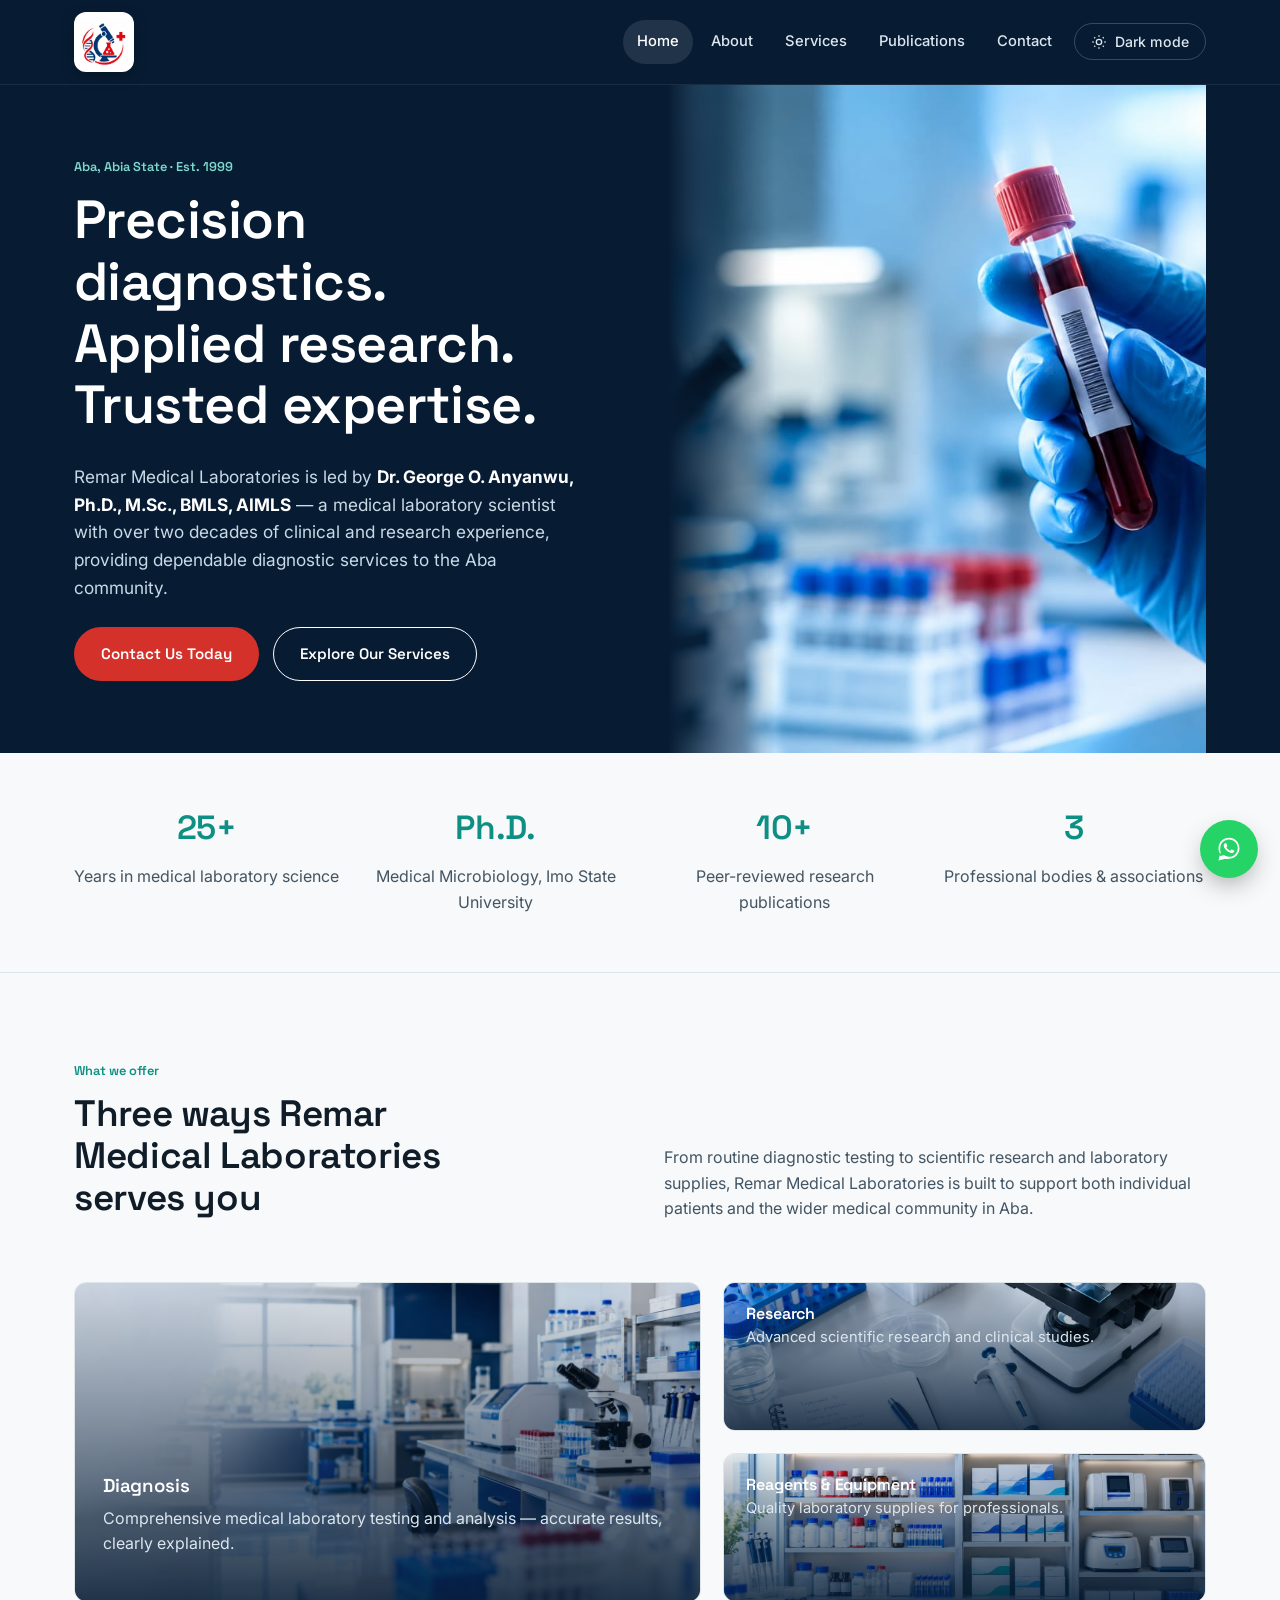
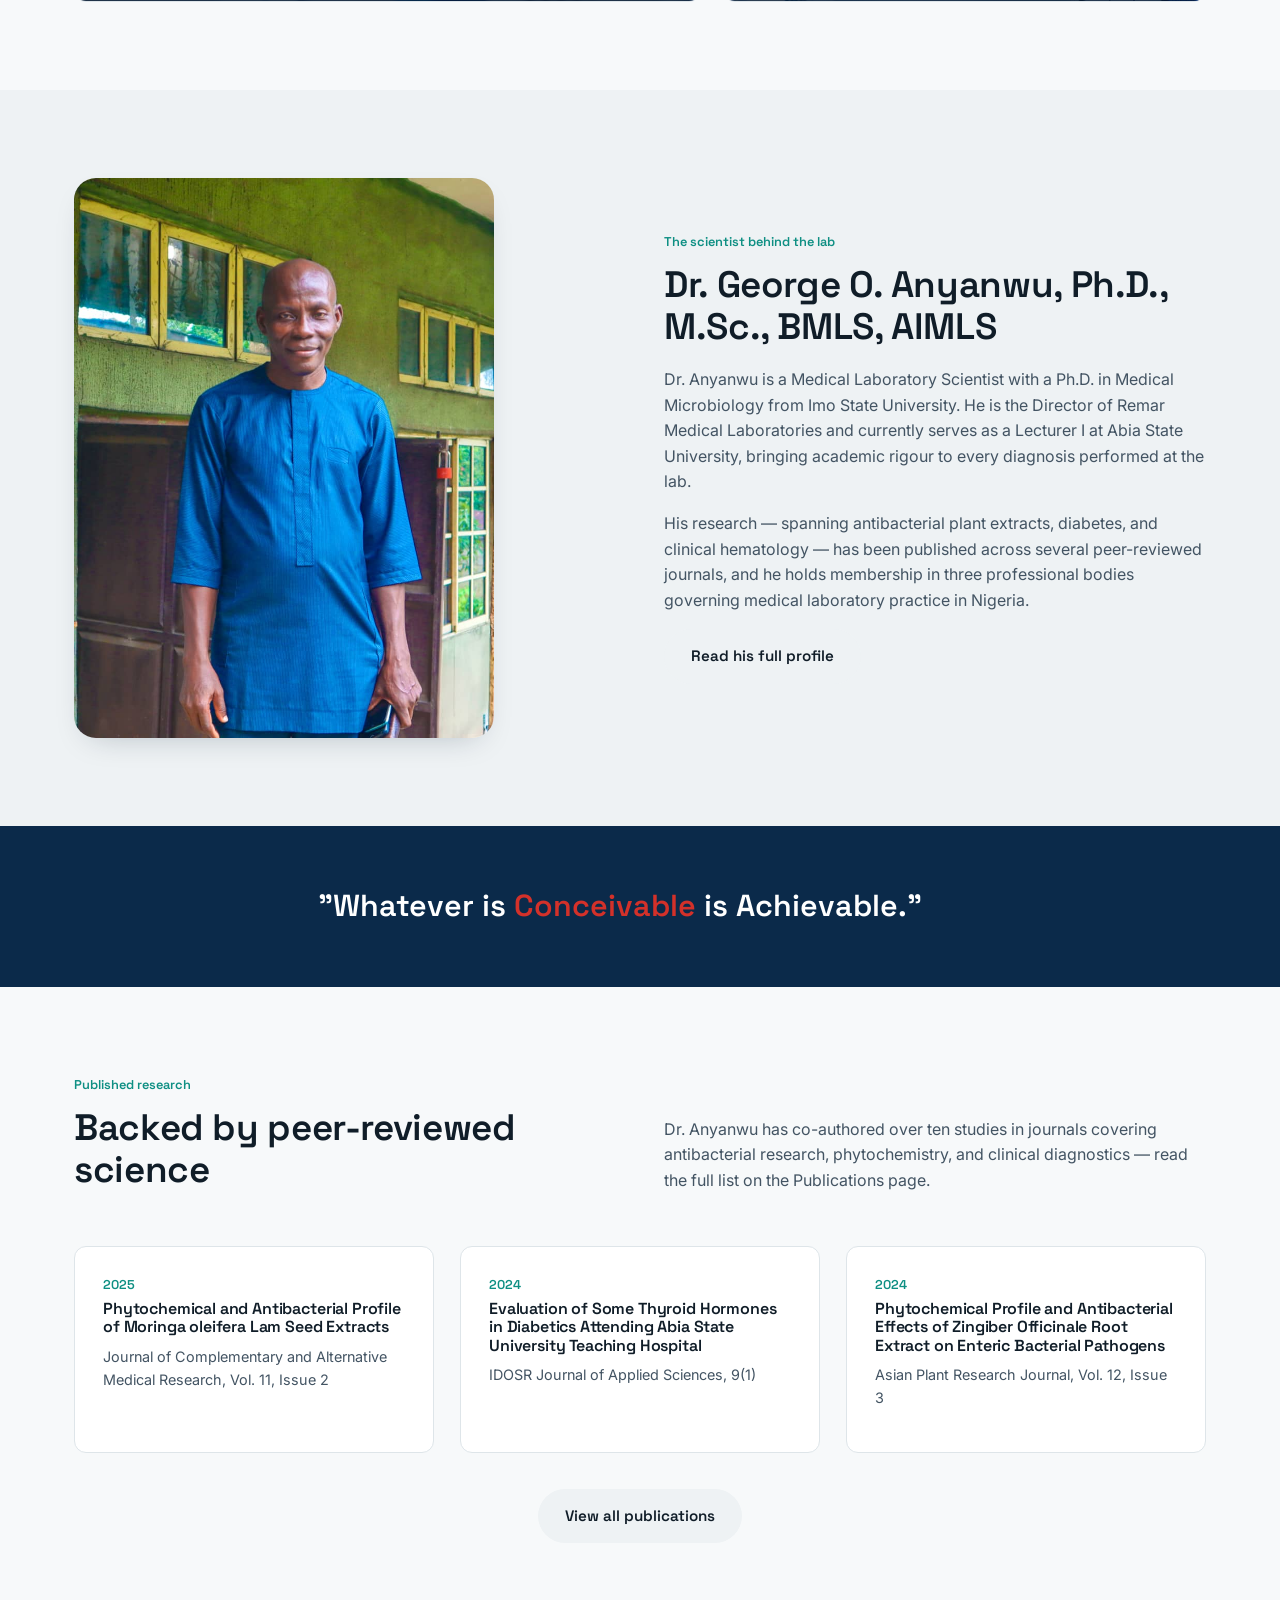
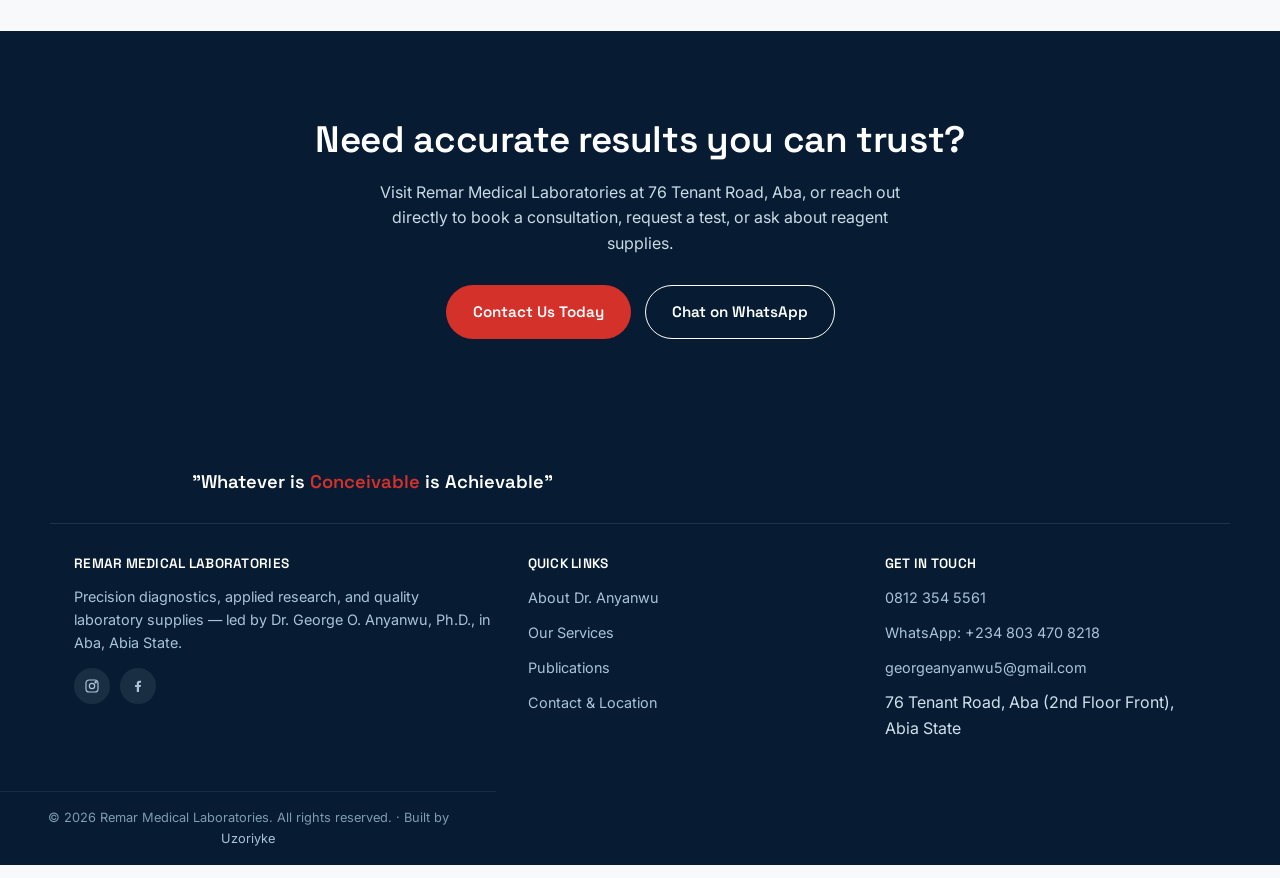
==== commit 0258fbc5: "Add files via upload" ====
--- a/index.html
+++ b/index.html
@@ -6,16 +6,15 @@
 <title>Remar Medical Laboratories | Dr. George O. Anyanwu, Ph.D. — Aba, Nigeria</title>
 <meta name="description" content="Remar Medical Laboratories in Aba, Abia State — precision diagnostics, laboratory research, and reagent supply led by Dr. George O. Anyanwu, Ph.D., Medical Microbiology.">
 <meta name="keywords" content="Medical Laboratory Scientist Aba, Remar Medical Laboratories, Dr. George Anyanwu, diagnostic laboratory Abia State">
-<link rel="icon" href="images/logo.jpg">
+<link rel="icon" href="images/logo-icon.jpg">
 <link rel="stylesheet" href="css/styles.css">
 </head>
 <body>
 
 <header class="site-header">
   <div class="nav">
-    <a href="index.html" class="brand">
-      <span class="brand-mark"><img src="images/logo.jpg" alt="Remar Medical Laboratories logo"></span>
-      <span class="brand-text"><strong>Remar Medical Laboratories</strong><span>Dr. George O. Anyanwu, Ph.D.</span></span>
+    <a href="index.html" class="brand" aria-label="Remar Medical Laboratories — home">
+      <span class="brand-mark"><img src="images/logo-icon.jpg" alt="Remar Medical Laboratories"></span>
     </a>
     <nav class="nav-links" aria-label="Primary">
       <a href="index.html">Home</a>
@@ -58,7 +57,7 @@
 
   <!-- QUICK STATS -->
   <section class="section--tight" style="border-bottom:1px solid var(--border);">
-    <div class="wrap" style="display:grid;grid-template-columns:repeat(4,1fr);gap:24px;text-align:center;">
+    <div class="wrap stats-grid">
       <div>
         <h3 style="font-size:2.1rem;color:var(--teal);">25+</h3>
         <p style="margin:0;">Years in medical laboratory science</p>
@@ -223,7 +222,7 @@
       </ul>
     </div>
   </div>
-  <p class="footer-bottom">© <span data-current-year></span> Remar Medical Laboratories. All rights reserved. · Built by <a href="https://github.com/Xclusive" target="_blank" rel="noopener" style="color:#a9c3d8;">Xclusive</a></p>
+  <p class="footer-bottom">© <span data-current-year></span> Remar Medical Laboratories. All rights reserved. · Built by <a href="https://github.com/Uzoriyke" target="_blank" rel="noopener" style="color:#a9c3d8;">Uzoriyke</a></p>
 </footer>
 
 <a class="wa-float" href="https://wa.me/2348034708218" target="_blank" rel="noopener" aria-label="Chat on WhatsApp">
--- a/css/styles.css
+++ b/css/styles.css
@@ -49,7 +49,7 @@
 }
 
 *,*::before,*::after{box-sizing:border-box;}
-html{scroll-behavior:smooth;}
+html{scroll-behavior:smooth;overflow-x:hidden;}
 body{
   margin:0;
   background:var(--bg);
@@ -59,6 +59,8 @@
   line-height:1.6;
   -webkit-font-smoothing:antialiased;
   transition:background .25s ease, color .25s ease;
+  overflow-x:hidden;
+  width:100%;
 }
 img{max-width:100%;display:block;}
 a{color:inherit;text-decoration:none;}
@@ -124,16 +126,10 @@
 }
 .brand{display:flex;align-items:center;gap:12px;}
 .brand-mark{
-  background:#fff;border-radius:10px;padding:6px 9px;flex-shrink:0;
+  background:#fff;border-radius:12px;padding:6px;flex-shrink:0;
   display:flex;align-items:center;box-shadow:0 4px 14px rgba(0,0,0,.25);
 }
-.brand-mark img{height:34px;width:auto;display:block;}
-.brand-text{line-height:1.22;min-width:0;}
-.brand-text strong{
-  display:block;font-family:var(--font-head);color:#fff;font-size:.98rem;letter-spacing:.01em;
-  white-space:nowrap;
-}
-.brand-text span{display:block;color:#a9c3d8;font-size:.72rem;white-space:nowrap;}
+.brand-mark img{height:48px;width:48px;object-fit:contain;display:block;}
 
 .nav-links{display:flex;align-items:center;gap:4px;}
 .nav-links a{
@@ -215,6 +211,8 @@
 /* ---------------- Utility grids ---------------- */
 .grid-2{display:grid;grid-template-columns:1fr 1fr;gap:48px;align-items:center;}
 .grid-3{display:grid;grid-template-columns:repeat(3,1fr);gap:26px;}
+.stats-grid{display:grid;grid-template-columns:repeat(4,1fr);gap:24px;text-align:center;}
+.stats-grid > div{min-width:0;}
 
 /* ---------------- Hero split (home page) ---------------- */
 .hero-split{display:grid;grid-template-columns:1.05fr .95fr;align-items:stretch;min-height:600px;}
@@ -232,6 +230,7 @@
   .hero-split .hero-media{height:260px;}
   .hero-split .hero-media .hero-fade{background:linear-gradient(0deg,var(--navy-deep) 0%,rgba(7,28,51,0) 30%);}
   .stack-2{grid-template-columns:1fr;gap:32px;}
+  .stats-grid{grid-template-columns:repeat(2,1fr);gap:28px 20px;}
 }
 
 /* ---------------- Cards ---------------- */
@@ -259,10 +258,3 @@
   .nav-toggle{display:flex;align-items:center;justify-content:center;}
   .section{padding:64px 0;}
 }
-
-@media (max-width: 420px){
-  .brand-text span{display:none;}
-  .brand-mark img{height:28px;}
-  .brand-mark{padding:5px 7px;}
-  .brand-text strong{font-size:.88rem;}
-}
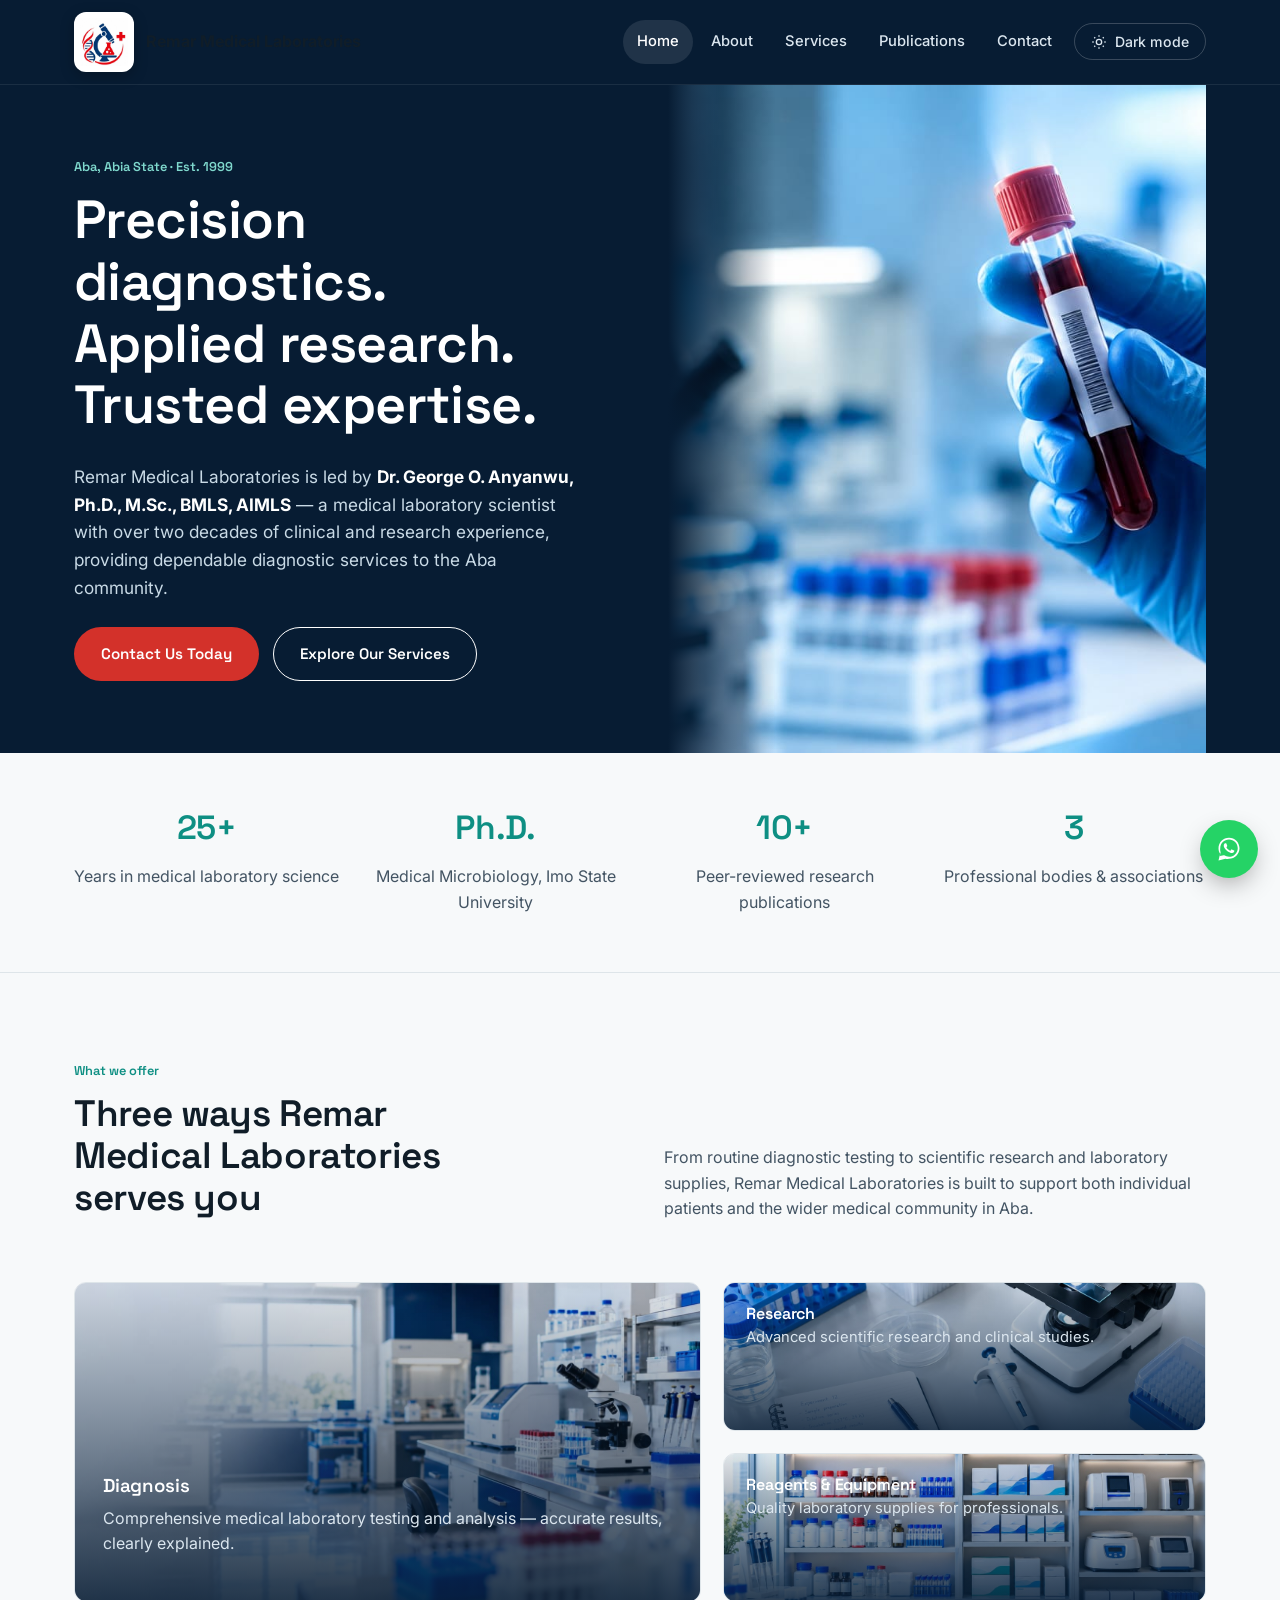
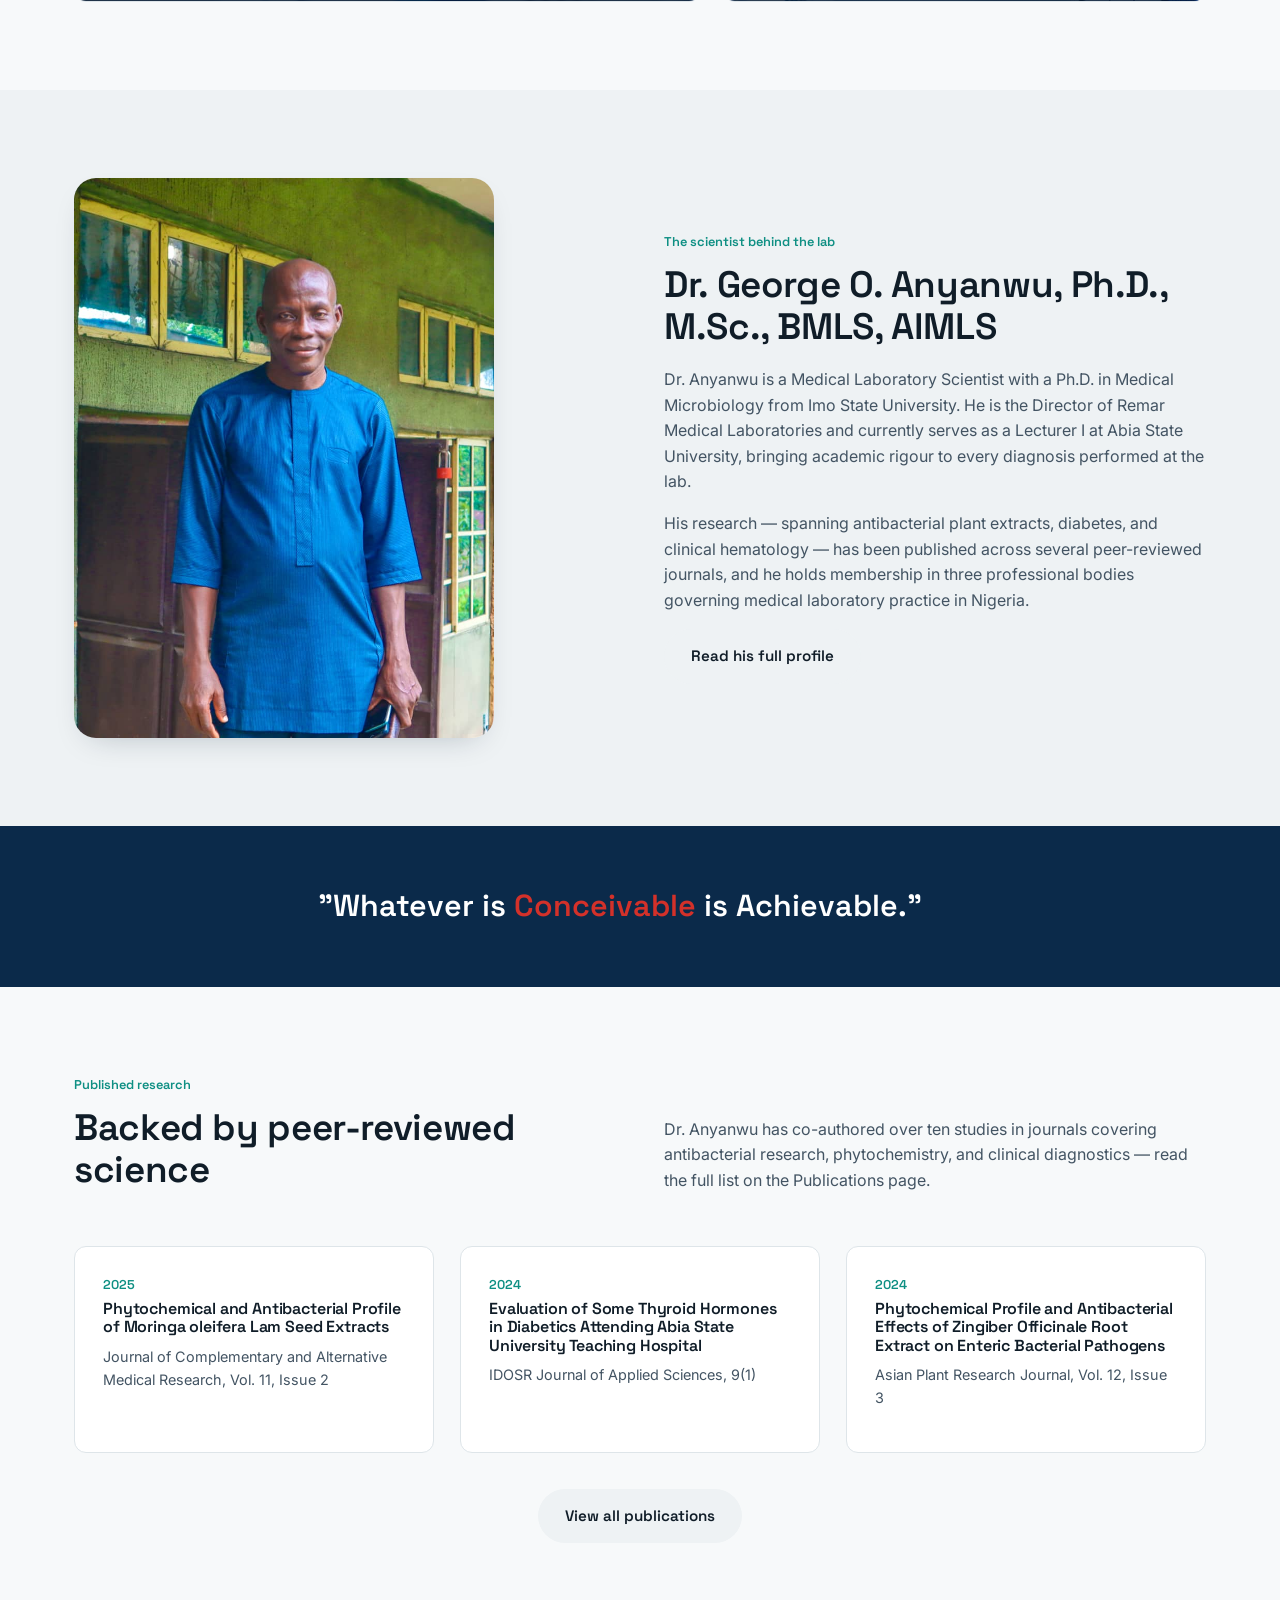
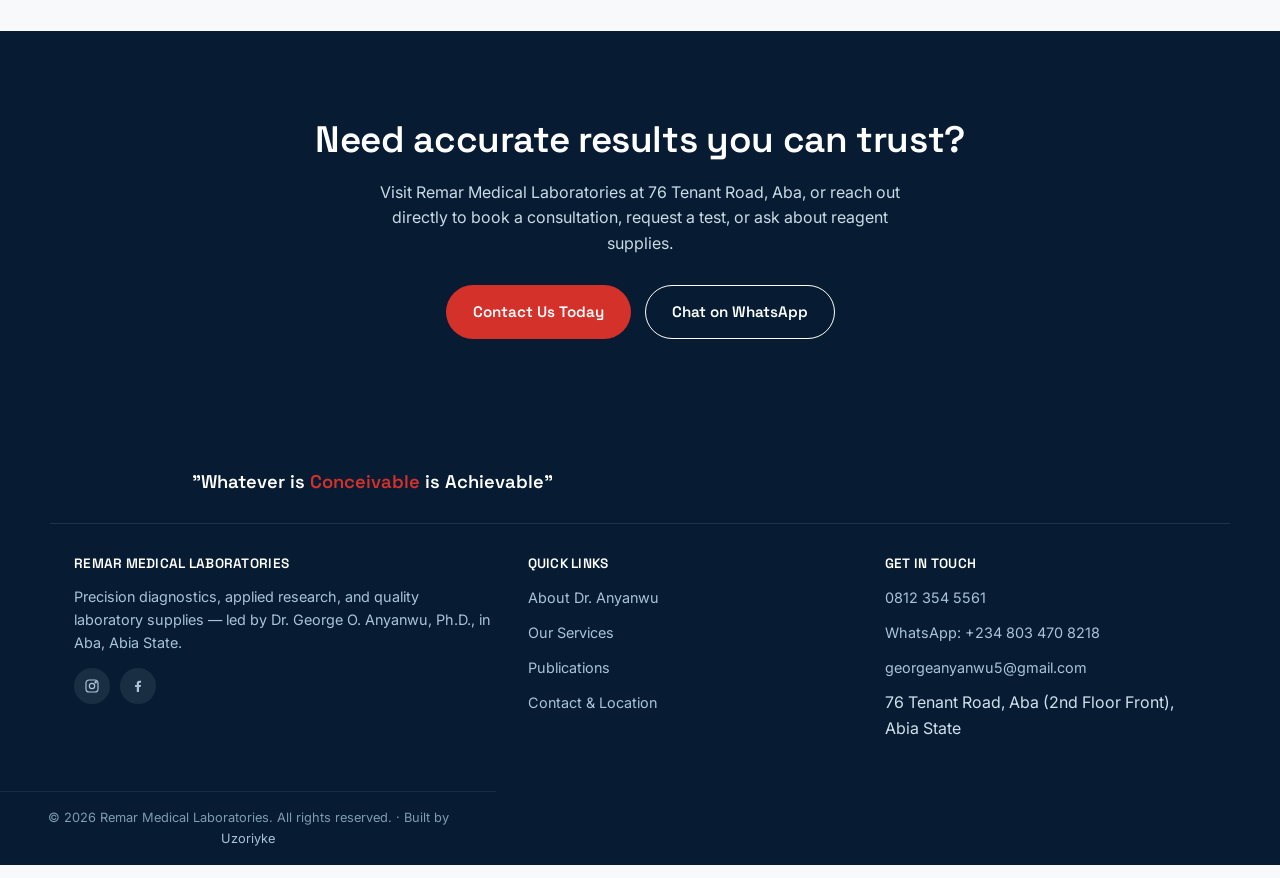
==== commit 93eaffef: "Add files via upload" ====
--- a/index.html
+++ b/index.html
@@ -15,6 +15,7 @@
   <div class="nav">
     <a href="index.html" class="brand" aria-label="Remar Medical Laboratories — home">
       <span class="brand-mark"><img src="images/logo-icon.jpg" alt="Remar Medical Laboratories"></span>
+      <span class="brand-text"><strong>Remar Medical Laboratories</strong></span>
     </a>
     <nav class="nav-links" aria-label="Primary">
       <a href="index.html">Home</a>
